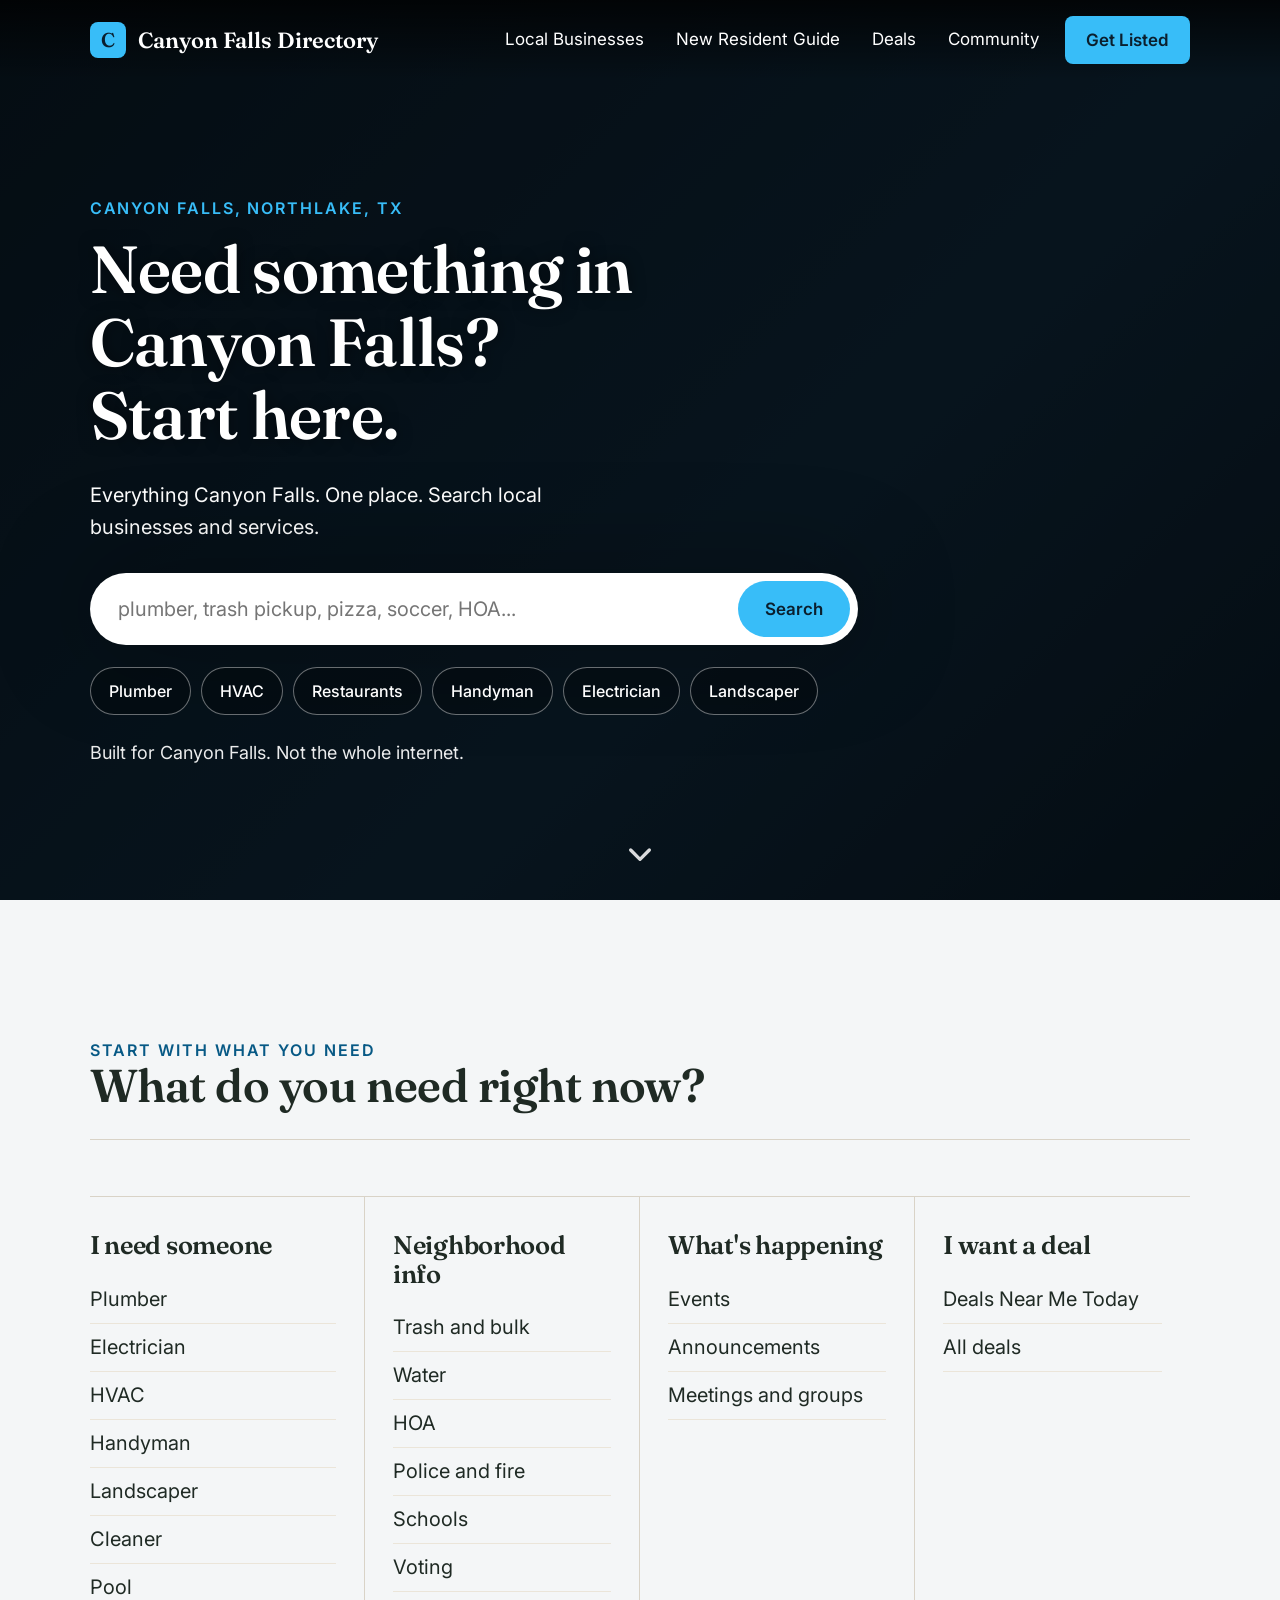
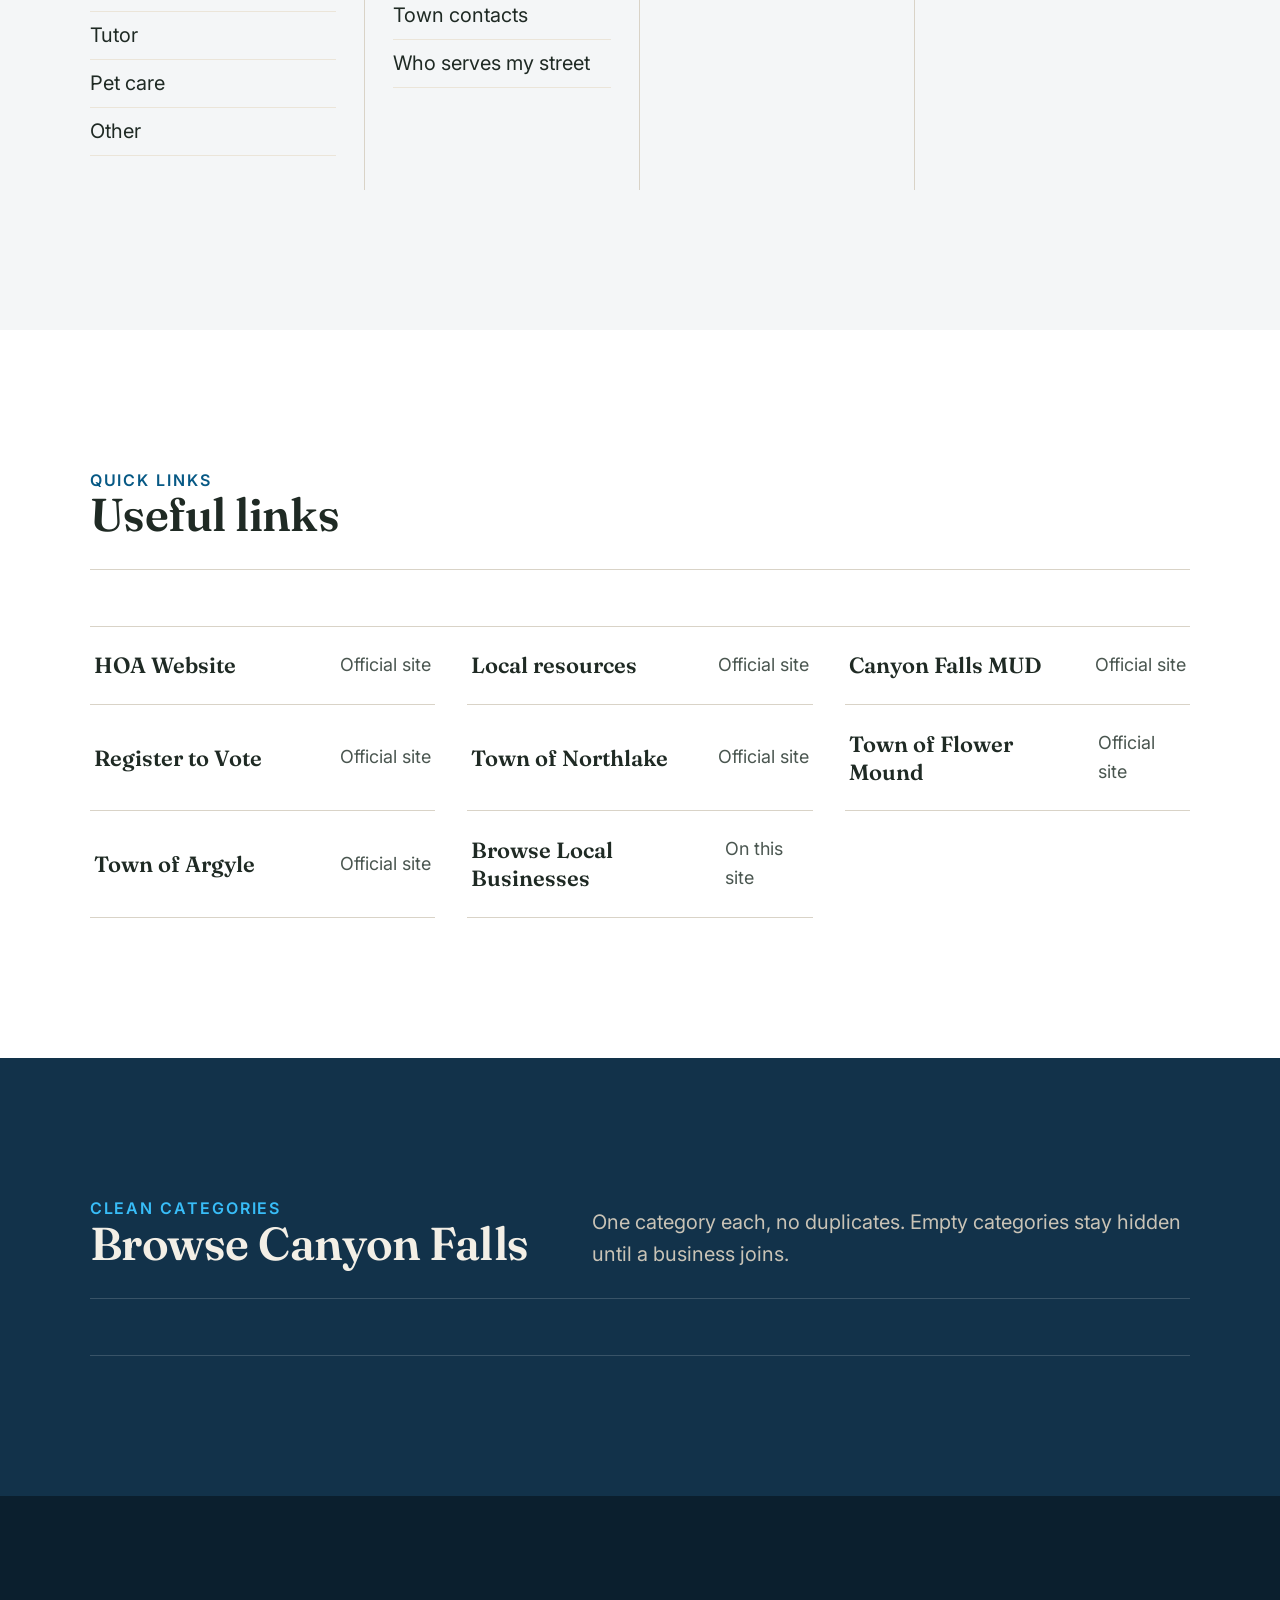
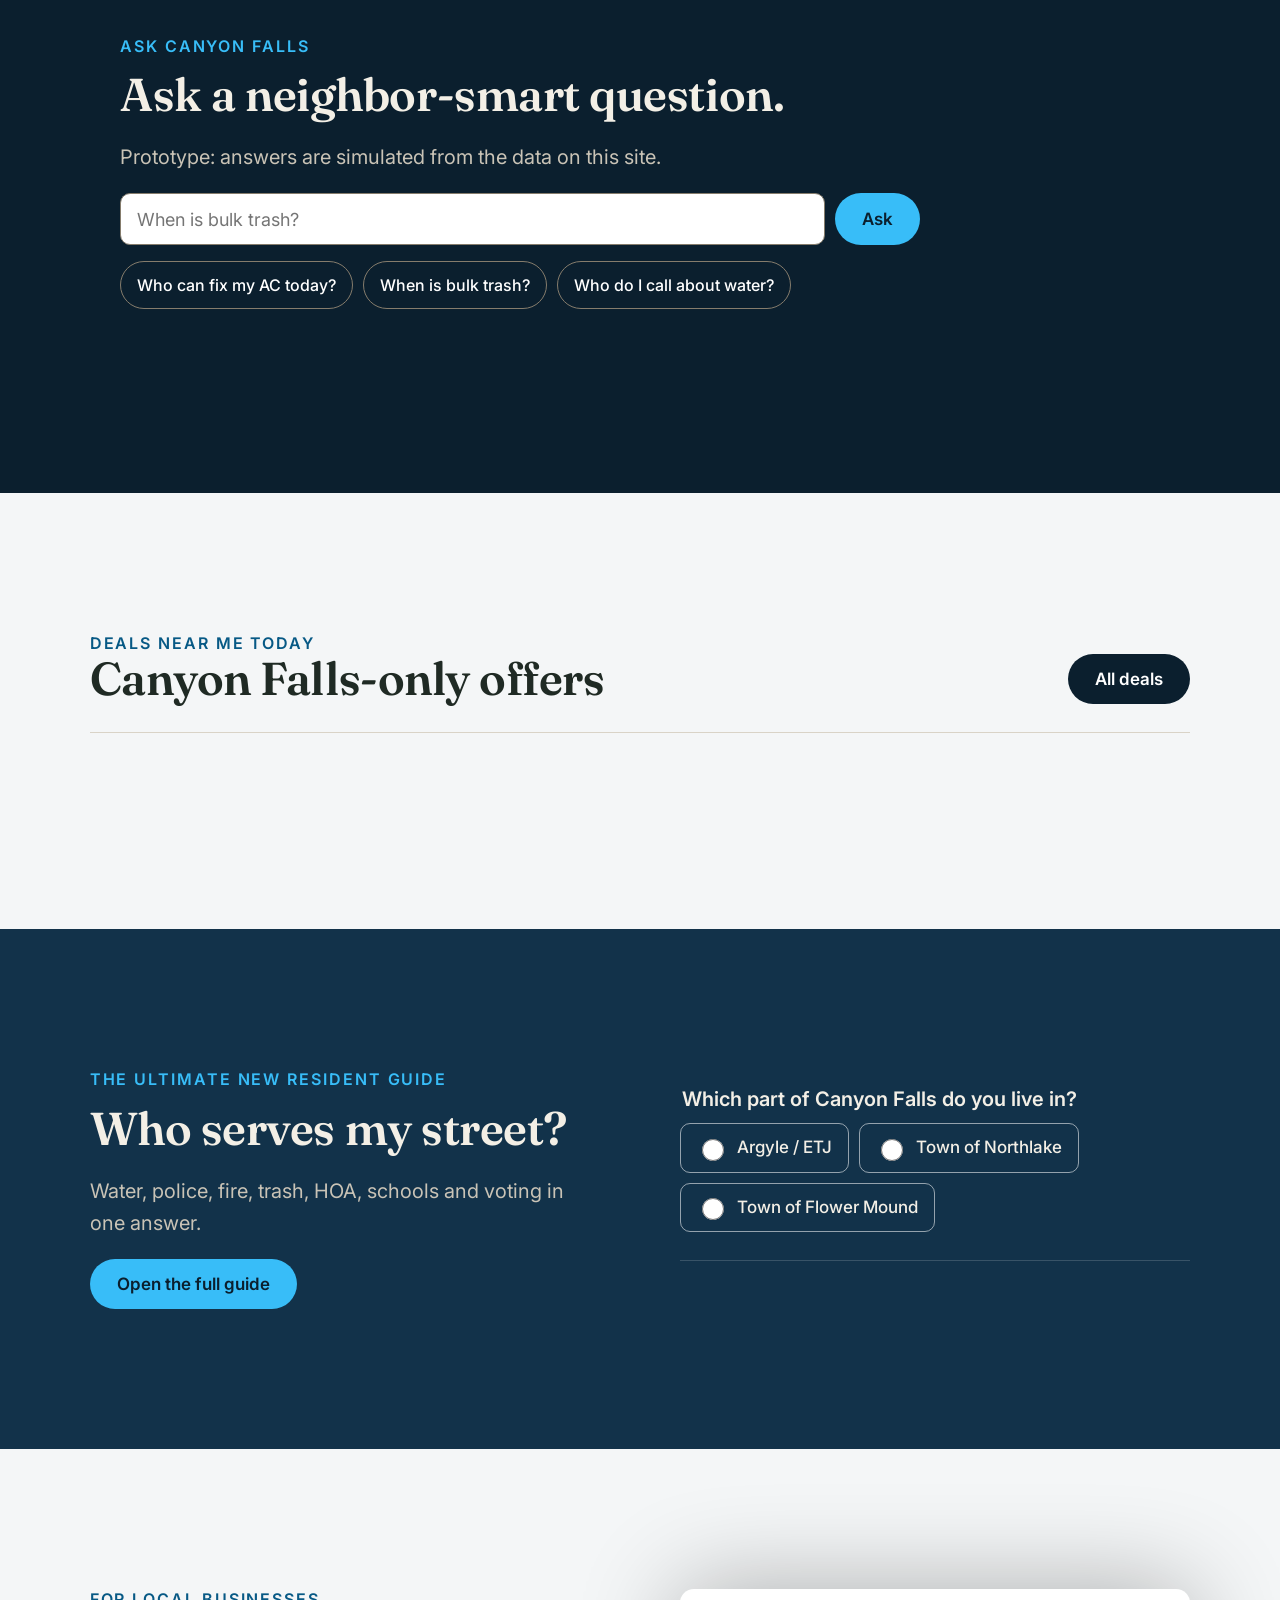
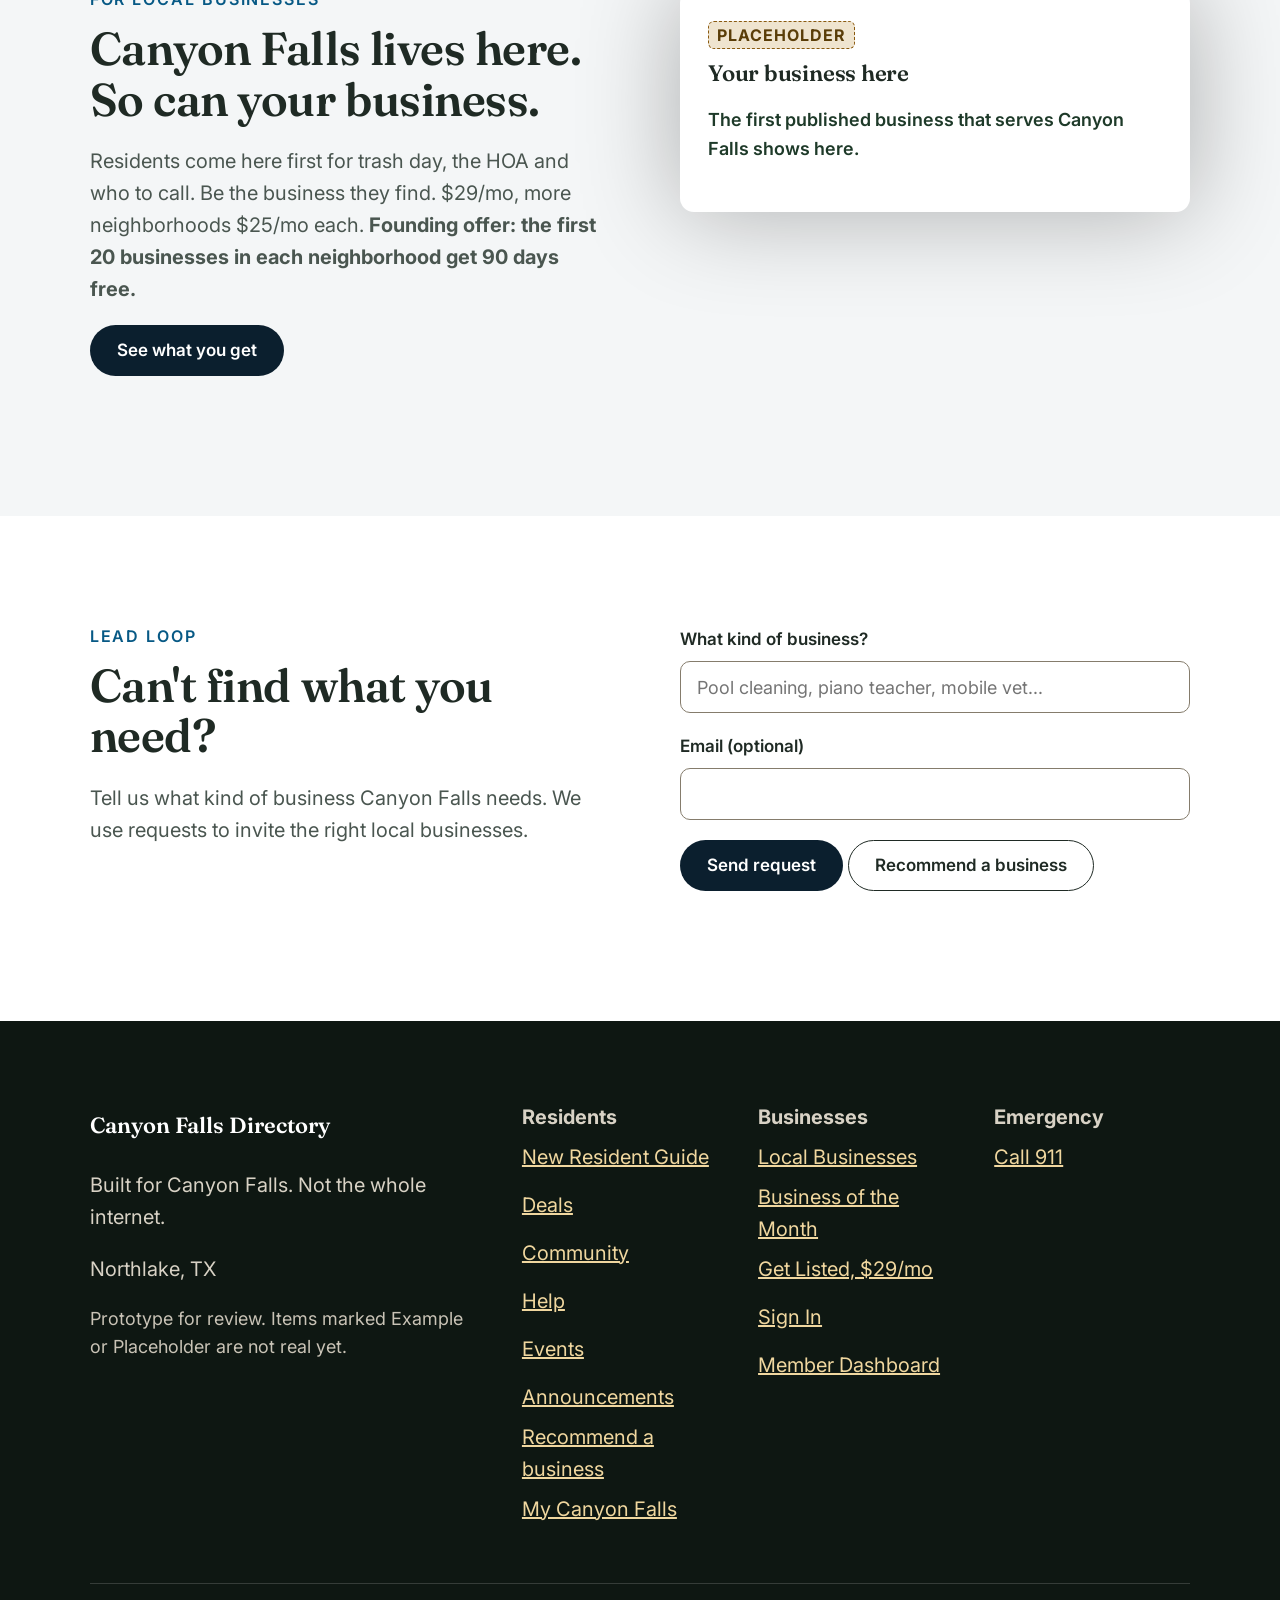
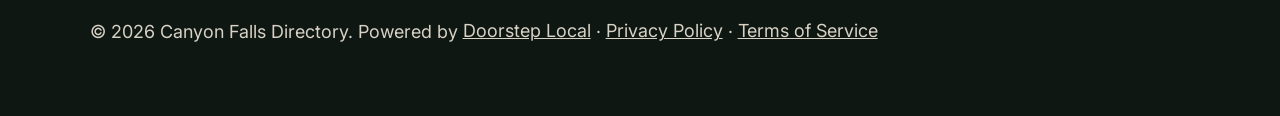
==== index.html @ 485ef2b4 "[canyon-falls] Preview of harvestdirectory-prototype 96aad8d" ====
<!doctype html>
<html lang="en"><head><meta charset="utf-8"><meta name="viewport" content="width=device-width,initial-scale=1">
<title>Canyon Falls Directory | Everything Canyon Falls. One place.</title><meta name="description" content="The homepage for living in Canyon Falls: search local businesses, trash day, HOA, water, police, events and Canyon Falls-only deals."><meta name="robots" content="noindex,nofollow">
<link rel="canonical" href="https://canyonfallsdirectory-preview.clientreview.co/index.html"><meta property="og:title" content="Canyon Falls Directory | Everything Canyon Falls. One place."><meta property="og:description" content="The homepage for living in Canyon Falls: search local businesses, trash day, HOA, water, police, events and Canyon Falls-only deals.">
<meta property="og:image" content="https://canyonfallsdirectory-preview.clientreview.co/assets/favicon.png"><meta property="og:url" content="https://canyonfallsdirectory-preview.clientreview.co/index.html"><meta property="og:type" content="website">
<link rel="icon" href="assets/favicon.png"><link rel="preconnect" href="https://fonts.googleapis.com"><link rel="preconnect" href="https://fonts.gstatic.com" crossorigin>
<link href="https://fonts.googleapis.com/css2?family=Fraunces:opsz,wght@9..144,600&family=Inter:wght@400;500;600;700&display=swap" rel="stylesheet">
<link rel="stylesheet" href="css/site.css"><link rel="preload" href="js/site.js" as="script"><link rel="preload" href="js/layout.js" as="script"><link rel="preload" href="js/app.js" as="script">
<script>/* CLS gate: hide main until app.js has rendered the data-driven blocks (removed in app.js; 3s safety). */document.documentElement.classList.add('js-wait');setTimeout(function(){document.documentElement.classList.remove('js-wait')},3000)</script></head>
<body data-page="home"><div id="hdr"></div><main id="main">
<section class="hero"><div class="wrap"><p class="kicker">Canyon Falls, Northlake, TX</p>
<h1>Need something in Canyon Falls? Start here.</h1><p class="lede">Everything Canyon Falls. One place. Search local businesses and services.</p>
<form class="search" id="sform" role="search"><label for="q" class="skip" style="position:absolute;left:-9999px">What are you looking for in Canyon Falls?</label>
<input id="q" type="search" enterkeyhint="search" placeholder="plumber, trash pickup, pizza, soccer, HOA..." autocomplete="off" aria-label="What are you looking for in Canyon Falls?"><button class="btn btn-gold" type="submit">Search</button></form>
<div class="chips" aria-label="Quick searches" id="chips"></div>
<div class="results" id="results" hidden aria-live="polite"></div><p class="small">Built for Canyon Falls. Not the whole internet.</p></div><a class="scrollcue" href="#intent-h" aria-label="Scroll down"><svg viewBox="0 0 24 24" width="32" height="32" aria-hidden="true"><path d="M5 9l7 7 7-7" fill="none" stroke="currentColor" stroke-width="2.5" stroke-linecap="round" stroke-linejoin="round"/></svg></a></section>

<section class="band" aria-labelledby="intent-h"><div class="wrap"><div class="head"><div><p class="kicker">Start with what you need</p><h2 id="intent-h">What do you need right now?</h2></div></div>
<div class="intents">
<div class="intent"><h3>I need someone</h3><ul><li><a href="index.html?q=plumber#sform">Plumber</a></li><li><a href="index.html?q=electrician#sform">Electrician</a></li><li><a href="index.html?q=hvac#sform">HVAC</a></li><li><a href="index.html?q=handyman#sform">Handyman</a></li><li><a href="index.html?q=landscaper#sform">Landscaper</a></li><li><a href="index.html?q=cleaner#sform">Cleaner</a></li><li><a href="index.html?q=pool#sform">Pool</a></li><li><a href="index.html?q=tutor#sform">Tutor</a></li><li><a href="index.html?q=pet#sform">Pet care</a></li><li><a href="#need">Other</a></li></ul></div>
<div class="intent" data-needs="resources"><h3>Neighborhood info</h3><ul><li><a href="new-resident.html#g-trash" data-g="trash">Trash and bulk</a></li><li><a href="new-resident.html#g-water" data-g="water">Water</a></li><li><a href="new-resident.html#g-hoa" data-g="hoa">HOA</a></li><li><a href="new-resident.html#g-police" data-g="police">Police and fire</a></li><li><a href="new-resident.html#g-schools" data-g="schools">Schools</a></li><li><a href="new-resident.html#g-voting" data-g="voting">Voting</a></li><li><a href="new-resident.html#g-town" data-g="town">Town contacts</a></li><li><a href="new-resident.html#lookup-sec">Who serves my street</a></li></ul></div>
<div class="intent"><h3>What's happening</h3><ul><li><a href="events.html">Events</a></li><li><a href="announcements.html">Announcements</a></li><li><a href="community.html">Meetings and groups</a></li></ul></div>
<div class="intent"><h3>I want a deal</h3><ul><li><a href="offers.html">Deals Near Me Today</a></li><li><a href="offers.html">All deals</a></li></ul></div>
</div></div></section>

<section class="band white" data-needs="resources"><div class="wrap"><div class="head"><div><p class="kicker">Quick links</p><h2>Useful links</h2></div></div><div class="cats quick" data-quick></div></div></section>
<section class="band dark grain" aria-labelledby="now-h" id="nowsec"><div class="wrap"><div class="head"><div><p class="kicker">Canyon Falls Right Now</p><h2 id="now-h">What's happening</h2><p class="date" id="nowdate"></p></div><a class="btn btn-ghost" href="community.html">See everything happening</a></div>
<div class="now" id="now"></div></div></section>

<section class="band slate" aria-labelledby="cat-h"><div class="wrap"><div class="head"><div><p class="kicker">Clean categories</p><h2 id="cat-h">Browse Canyon Falls</h2></div><p class="muted">One category each, no duplicates. Empty categories stay hidden until a business joins.</p></div><div class="cats" id="cats"></div></div></section>

<section class="band" aria-labelledby="feat-h" data-needs="businesses"><div class="wrap"><div class="head"><div><p class="kicker">Local Businesses</p><h2 id="feat-h">Featured Canyon Falls businesses</h2></div><a class="btn btn-dark" href="members.html">See all local businesses</a></div><div class="list" id="featured"></div>
<p class="note">No star reviews. Neighbors say yes or no and what the business helped with.</p></div></section>

<section class="band dark" aria-labelledby="ask-h"><div class="wrap measure"><p class="kicker">Ask Canyon Falls</p><h2 id="ask-h">Ask a neighbor-smart question.</h2><p class="muted">Prototype: answers are simulated from the data on this site.</p>
<form class="ask" id="ask"><label for="askq" style="position:absolute;left:-9999px">Ask Canyon Falls</label><input id="askq" type="text" autocomplete="off" enterkeyhint="send" placeholder="When is bulk trash?"><button class="btn btn-gold" type="submit">Ask</button></form>
<div class="ask-q"><button type="button" style="color:#fff;border-color:#857c6c">Who can fix my AC today?</button><button type="button" style="color:#fff;border-color:#857c6c">When is bulk trash?</button><button type="button" style="color:#fff;border-color:#857c6c">Who do I call about water?</button></div>
<div class="ask-out" id="ask-out" aria-live="polite"></div></div></section>

<section class="band" aria-labelledby="deal-h"><div class="wrap"><div class="head"><div><p class="kicker">Deals Near Me Today</p><h2 id="deal-h">Canyon Falls-only offers</h2></div><a class="btn btn-dark" href="offers.html">All deals</a></div><div class="list" id="deals"></div></div></section>

<section class="band slate" aria-labelledby="nr-h" id="lookup-sec" data-needs="sides"><div class="wrap split"><div><p class="kicker">The Ultimate New Resident Guide</p><h2 id="nr-h">Who serves my street?</h2><p class="muted">Water, police, fire, trash, HOA, schools and voting in one answer.</p><a class="btn btn-gold" href="new-resident.html">Open the full guide</a></div>
<!-- Side options render from SITE.sides (per-directory; admin sets them). Empty = "See all" link only. --><form class="sidepick" id="lookup"></form></div></section>

<section class="band" aria-labelledby="biz-h"><div class="wrap split"><div><p class="kicker">For local businesses</p><h2 id="biz-h">Canyon Falls lives here. So can your business.</h2><p class="muted">Residents come here first for trash day, the HOA and who to call. Be the business they find. $29/mo, more neighborhoods $25/mo each. <b>Founding offer: the first 20 businesses in each neighborhood get 90 days free.</b></p><a class="btn btn-dark" href="join.html">See what you get</a></div>
<div class="profile" id="pitch"></div></div></section>
<section class="band tight white" id="need"><div class="wrap split"><div><p class="kicker">Lead loop</p><h2>Can't find what you need?</h2><p class="muted">Tell us what kind of business Canyon Falls needs. We use requests to invite the right local businesses.</p></div>
<form data-proto><label for="needw">What kind of business?</label><input id="needw" type="text" placeholder="Pool cleaning, piano teacher, mobile vet..." required>
<p><label for="neede">Email (optional)</label><input id="neede" type="email" autocomplete="email"></p><button class="btn btn-dark" type="submit">Send request</button> <a class="btn btn-ghost" href="recommend.html">Recommend a business</a><p class="formmsg note" role="status"></p></form></div></section>
</main><div id="ftr"></div>
<script src="js/site.js"></script><script src="js/layout.js"></script><script src="js/app.js"></script><script>(function(){var H=window.H,S=H.S;
var used={};S.businesses.forEach(function(b){used[b.cat]=(used[b.cat]||0)+1});
H.$('#cats').innerHTML=S.categories.filter(function(c){return used[c.id]}).map(function(c){return '<a class="cat" href="members.html?cat='+c.id+'"><span>'+c.name+'</span><small>'+used[c.id]+' listed</small></a>'}).join('');
H.$('#featured').innerHTML=S.businesses.slice(0,3).map(H.bizCard).join('');
H.$('#deals').innerHTML=H.activeOffers().slice(0,3).map(H.offerCard).join('');})()</script>
</body></html>
---- css/site.css ----
:root{--ink:#0b1f2e;--slate:#12324a;--paper:#f4f6f7;--white:#fff;--text-c:#1f2a24;--muted:#4a5650;--gold:#38bdf8;--gold-d:#075985;--line:#d9d3c7;--text:1.25rem;--text-lh:1.6;--wrap:min(82%,1240px);--r:14px}
*{box-sizing:border-box}html{-webkit-text-size-adjust:100%}
body{margin:0;font:400 var(--text)/var(--text-lh) Inter,system-ui,sans-serif;color:var(--text-c);background:var(--paper);overflow-x:hidden}
img{max-width:100%;display:block}
a{color:var(--gold-d)}a:hover{text-decoration-thickness:2px}
h1,h2,h3{font-family:Fraunces,Georgia,serif;font-weight:600;line-height:1.1;margin:0 0 .4em;letter-spacing:-.01em}
h1{font-size:clamp(2.6rem,6.2vw,5.6rem)}h2{font-size:clamp(2rem,3.6vw,3.25rem)}h3{font-size:1.4rem}
p{margin:20px 0}
.wrap{width:var(--wrap);margin:0 auto}.measure{max-width:1040px}
.skip{position:absolute;left:12px;top:0;transform:translateY(-120%);background:var(--gold);color:var(--ink);padding:12px 18px;z-index:99;border-radius:8px}.skip:focus{transform:none}
:focus-visible{outline:3px solid var(--gold);outline-offset:3px}
.btn{display:inline-flex;align-items:center;justify-content:center;gap:8px;min-height:48px;padding:14px 26px;border-radius:999px;font:600 1.0625rem/1.2 Inter,sans-serif;text-decoration:none;border:1px solid transparent;cursor:pointer}
.btn-gold{background:var(--gold);color:var(--ink)}.btn-gold:hover{filter:brightness(1.08)}
.btn-ghost{background:transparent;color:inherit;border-color:currentColor}
.btn-dark{background:var(--ink);color:#fff}
.kicker{font:600 1rem/1.3 Inter,sans-serif;letter-spacing:.12em;text-transform:uppercase;color:var(--gold-d);margin:0 0 14px}
.dark .kicker,.slate .kicker,.photo .kicker{color:var(--gold)}
.ex{display:inline-block;font:700 1rem/1 Inter,sans-serif;letter-spacing:.06em;text-transform:uppercase;background:#efe4cf;color:#5a3d08;border:1px dashed #8a5a10;border-radius:6px;padding:5px 8px;vertical-align:middle}
.dark .ex{background:#3a3220;color:#f5d896;border-color:#f5d896}
/* header */
.hdr{position:absolute;inset:0 0 auto;z-index:20;color:#fff;background:linear-gradient(180deg,rgba(0,0,0,.75),transparent)}
.hdr.solid{position:sticky;top:0;background:var(--ink)}
.hdr-in{display:flex;align-items:center;justify-content:space-between;gap:20px;min-height:80px}
.brand{display:flex;align-items:center;gap:12px;color:#fff;text-decoration:none;font:600 1.375rem/1 Fraunces,serif;min-height:48px}
.brand img{width:36px;height:36px;border-radius:8px}
.nav{display:flex;gap:4px;align-items:center}
.nav a{color:#fff;text-decoration:none;font-size:1.0625rem;padding:12px 14px;min-height:48px;display:inline-flex;align-items:center;border-radius:8px}
.nav a:hover,.nav a[aria-current]{background:rgba(255,255,255,.12)}
.nav .btn{margin-left:8px;padding:12px 20px}
.menu-btn{display:none;min-width:48px;min-height:48px;background:transparent;border:1px solid rgba(255,255,255,.4);color:#fff;border-radius:10px;font:600 1rem Inter,sans-serif}
@media (max-width:1023px){.menu-btn{display:inline-flex;align-items:center;justify-content:center;padding:0 16px}
 .nav{display:none;position:fixed;inset:80px 0 0;background:var(--ink);flex-direction:column;align-items:stretch;padding:20px 8%;overflow:auto}
 .nav.open{display:flex}.nav a{font-size:1.25rem;border-bottom:1px solid rgba(255,255,255,.12);border-radius:0}.nav .btn{margin:20px 0 0;border-radius:999px}}
/* hero */
.hero{position:relative;min-height:100svh;display:flex;align-items:center;color:#fff;background:linear-gradient(135deg,#0b1f2e 0%,#12324a 60%,#0b1f2e 100%)}
.hero:before{content:"";position:absolute;inset:0;background:rgba(0,0,0,.6)}
.hero .wrap{position:relative;padding:140px 0 90px}
.hero h1{text-shadow:0 0 15px rgba(0,0,0,.5);max-width:14ch}
.hero .lede{font-size:clamp(1.25rem,1.8vw,1.5rem);max-width:40ch;margin:0 0 30px}
.search{display:flex;background:#fff;border-radius:999px;padding:8px;box-shadow:0 0 100px rgba(0,0,0,.35);max-width:900px}
.search input{flex:1;min-width:0;border:0;background:transparent;font:400 1.25rem Inter,sans-serif;padding:0 20px;color:var(--text-c);min-height:56px}
.search input:focus{outline:none}.search:focus-within{outline:3px solid var(--gold);outline-offset:3px}
.search .btn{min-height:56px}
.chips{display:flex;flex-wrap:wrap;gap:10px;margin:22px 0 0}
.chip{min-height:48px;padding:10px 18px;border-radius:999px;border:1px solid rgba(255,255,255,.4);background:rgba(0,0,0,.25);color:#fff;font:500 1rem Inter,sans-serif;cursor:pointer}
.chip:hover{background:rgba(255,255,255,.15)}
.hero .small{font-size:1rem;opacity:.92;margin-top:24px}
.results{max-width:900px;margin-top:18px;background:#fff;color:var(--text-c);border-radius:var(--r);box-shadow:0 0 100px rgba(0,0,0,.3);max-height:60vh;overflow:auto}
.results[hidden]{display:none}
.res{display:flex;gap:14px;align-items:flex-start;padding:16px 22px;border-bottom:1px solid #eee;text-decoration:none;color:inherit;min-height:48px}
.res:hover{background:#faf6ee}.res b{display:block}.res .t{font:700 .875rem Inter;letter-spacing:.06em;text-transform:uppercase;color:var(--gold-d);min-width:96px;padding-top:4px}
/* bands */
.band{padding:140px 0}.band.tight{padding:110px 0}
.dark{background:var(--ink);color:#f3efe6}.slate{background:var(--slate);color:#f3efe6}.white{background:#fff}
.dark a:not(.btn),.slate a:not(.btn){color:var(--gold)}
.dark .muted,.slate .muted{color:#c9c3b6}.muted{color:var(--muted)}
.grain{position:relative}.grain:after{content:"";position:absolute;inset:0;pointer-events:none;opacity:.05;background-image:radial-gradient(#fff 1px,transparent 1px);background-size:3px 3px}
.inset{width:calc(100% - 160px);margin:0 auto;border-radius:4px}
@media (max-width:1023px){.band{padding:80px 0}.band.tight{padding:70px 0}.inset{width:100%;border-radius:0}}
@media (max-width:600px){.band{padding:56px 0}.band.tight{padding:48px 0}:root{--wrap:88%}}
.head{display:flex;justify-content:space-between;align-items:end;gap:20px;flex-wrap:wrap;margin-bottom:40px}
.head p{max-width:46ch;margin:0}
/* intents */
.intents{display:grid;grid-template-columns:repeat(4,1fr);border-top:1px solid var(--line)}
.intent{padding:34px 28px 34px 0;border-right:1px solid var(--line)}.intent:last-child{border-right:0}
.intent+.intent{padding-left:28px}
.intent h3{font-size:1.6rem}.intent ul{list-style:none;margin:16px 0 0;padding:0}
.intent li a{display:flex;align-items:center;min-height:48px;text-decoration:none;color:var(--text-c);border-bottom:1px solid #ebe5d9}
.intent li a:hover{color:var(--gold-d)}
@media (max-width:1023px){.intents{grid-template-columns:1fr 1fr}.intent:nth-child(2){border-right:0}.intent:nth-child(3){padding-left:0}}
@media (max-width:600px){.intents{grid-template-columns:1fr}.intent,.intent+.intent{padding:28px 0;border-right:0;border-bottom:1px solid var(--line)}}
/* categories */
.cats{display:grid;grid-template-columns:repeat(auto-fill,minmax(300px,1fr));gap:0 32px;border-top:1px solid rgba(255,255,255,.16)}
.cat{display:flex;justify-content:space-between;align-items:center;gap:12px;padding:24px 4px;border-bottom:1px solid rgba(255,255,255,.16);text-decoration:none;color:#fff;min-height:48px}
.cat span{font:600 1.375rem Fraunces,serif}.cat small{font-size:1rem;color:#c9c3b6}
.cat:hover span{color:var(--gold)}
/* right now */
.now{display:grid;grid-template-columns:1fr 1.4fr 1fr;gap:40px}
.now h3{font-family:Inter,sans-serif;font-size:1rem;letter-spacing:.12em;text-transform:uppercase;color:var(--gold-d);border-bottom:1px solid var(--line);padding-bottom:12px}
.now ul{list-style:none;padding:0;margin:0}.now li{padding:14px 0;border-bottom:1px solid #ebe5d9}
.now li b{display:block}.now .when{color:var(--muted);font-size:1.0625rem}
.date{font:600 clamp(1.4rem,2vw,1.75rem) Fraunces,serif;margin:0}
@media (max-width:900px){.now{grid-template-columns:1fr}}
/* split */
.split{display:grid;grid-template-columns:1fr 1fr;gap:80px;align-items:start}
@media (max-width:900px){.split{grid-template-columns:1fr;gap:40px}}
/* form */
label{display:block;font-weight:600;margin:0 0 8px;font-size:1.0625rem}
input[type=text],input[type=email],select,textarea{width:100%;min-height:52px;border:1px solid #b9b1a2;border-radius:10px;padding:12px 16px;font:400 1.125rem Inter,sans-serif;background:#fff;color:var(--text-c)}
textarea{min-height:120px}
.seg{display:flex;flex-wrap:wrap;gap:10px;margin:14px 0}
.seg label{display:flex;align-items:center;gap:10px;min-height:48px;padding:10px 16px;border:1px solid rgba(255,255,255,.3);border-radius:10px;font-weight:500;cursor:pointer;margin:0}
.seg input{width:22px;height:22px;accent-color:var(--gold)}
.answer{margin-top:28px;border-top:1px solid rgba(255,255,255,.16)}
.answer dl{display:grid;grid-template-columns:minmax(120px,200px) 1fr;margin:0}
.answer dt,.answer dd{padding:14px 0;border-bottom:1px solid rgba(255,255,255,.16);margin:0}.answer dt{color:#c9c3b6}
@media (max-width:600px){.answer dl{grid-template-columns:1fr}.answer dt{border:0;padding-bottom:0}}
/* listings (real UI cards) */
.list{display:grid;grid-template-columns:repeat(auto-fill,minmax(320px,1fr));gap:24px}
@media (max-width:400px){.list{grid-template-columns:1fr}}
.card{background:#fff;border:1px solid #e3ddd0;border-radius:var(--r);padding:26px;display:flex;flex-direction:column;gap:12px;box-shadow:0 0 60px rgba(0,0,0,.05)}
.card .top{display:flex;gap:16px;align-items:center}
.card .logo{width:64px;height:64px;border-radius:12px;object-fit:contain;background:#f4efe4;border:1px solid #eee}
.card .ph{width:64px;height:64px;border-radius:12px;background:#ece5d6;display:grid;place-items:center;font:600 1.4rem Fraunces;color:#5a4a2a}
.card h3{margin:0;font-size:1.375rem}.card .sub{font-size:1rem;color:var(--muted)}
.card p{margin:0;font-size:1.0625rem}
.badges{display:flex;flex-wrap:wrap;gap:8px}
.badge{font:600 1rem/1.2 Inter;padding:7px 10px;border-radius:6px;background:#eef2ec;color:#1e3a29;border:1px solid #c9d6cc}
.badge.res{background:#fbf1dc;color:#5a3d08;border-color:#e6cf9c}
.badge.tip{cursor:help;position:relative}
.recs{font-size:1rem;color:#1e3a29;font-weight:600}
.actions{display:flex;flex-wrap:wrap;gap:10px;margin-top:auto;padding-top:6px}
.actions .btn{padding:12px 18px;font-size:1rem}
.save{min-width:48px;min-height:48px;border-radius:999px;border:1px solid #b9b1a2;background:#fff;font:600 1rem Inter;padding:0 16px;cursor:pointer;color:var(--text-c)}
.save[aria-pressed=true]{background:var(--ink);color:#fff;border-color:var(--ink)}
.offer .exp{font-weight:700;color:#8b2a0e}.offer .kind{font:700 1rem Inter;letter-spacing:.06em;text-transform:uppercase;color:var(--gold-d)}
/* ask */
.ask{display:flex;gap:10px;max-width:800px}.ask input{flex:1}
.ask-out{margin-top:24px;max-width:800px;font-size:1.25rem;min-height:1em}
.ask-q{display:flex;flex-wrap:wrap;gap:10px;margin-top:16px}
.ask-q button{min-height:48px;padding:10px 16px;border-radius:999px;border:1px solid #b9b1a2;background:transparent;font:500 1rem Inter;cursor:pointer;color:var(--text-c)}
/* join */
.price{font:600 clamp(3.5rem,8vw,6rem)/1 Fraunces,serif}.price small{font-size:1.5rem}
.feat{list-style:none;padding:0;margin:0;columns:2;column-gap:60px}.feat li{break-inside:avoid;padding:16px 0;border-bottom:1px solid rgba(255,255,255,.16)}
.feat b{display:block;color:#fff}
@media (max-width:800px){.feat{columns:1}}
.profile{background:#fff;color:var(--text-c);border-radius:var(--r);overflow:hidden;box-shadow:0 0 100px rgba(0,0,0,.3)}
.profile .cover{aspect-ratio:3/1;object-fit:cover;width:100%}
.profile .pin{padding:28px}
/* page hero */
.phero{background:linear-gradient(135deg,#0b1f2e 0%,#12324a 60%,#0b1f2e 100%);position:relative;color:#fff}
.phero:before{content:"";position:absolute;inset:0;background:rgba(0,0,0,.72)}
.phero .wrap{position:relative;padding:170px 0 90px}
.phero h1{font-size:clamp(2.75rem,5vw,4.5rem)}
.phero p{max-width:50ch;font-size:1.375rem}
@media (max-width:600px){.phero .wrap{padding:130px 0 56px}}
/* guide */
.guide{display:grid;grid-template-columns:repeat(auto-fill,minmax(300px,1fr));gap:0 40px}
.guide div{padding:22px 0;border-bottom:1px solid var(--line)}
.guide h3{font-size:1.25rem;font-family:Inter;font-weight:700;margin:0 0 6px}
.guide p{margin:0;font-size:1.0625rem}
.filters{display:flex;flex-wrap:wrap;gap:10px;margin-bottom:30px}
.filters button{min-height:48px;padding:10px 18px;border-radius:999px;border:1px solid #b9b1a2;background:#fff;font:500 1rem Inter;cursor:pointer;color:var(--text-c)}
.filters button[aria-pressed=true]{background:var(--ink);color:#fff;border-color:var(--ink)}
/* footer */
.ftr{background:#0e1712;color:#d8d2c5;padding:80px 0 40px}
.ftr a{color:#f0d79f;display:inline-flex;min-height:48px;align-items:center}
.ftr .cols{display:grid;grid-template-columns:2fr 1fr 1fr 1fr;gap:40px}
.ftr ul{list-style:none;padding:0;margin:0}
.ftr .fine{border-top:1px solid rgba(255,255,255,.16);margin-top:50px;padding-top:24px;font-size:1rem}
@media (max-width:800px){.ftr .cols{grid-template-columns:1fr 1fr}}
.toast{position:fixed;left:50%;bottom:24px;transform:translateX(-50%);background:var(--ink);color:#fff;padding:14px 22px;border-radius:999px;z-index:50;font-size:1rem}
.note{font-size:1rem;color:var(--muted)}
.dark .note,.slate .note{color:#c9c3b6}
.hero .kicker,.phero .kicker{color:var(--gold)}
.phero .kicker{color:#bae6fd} /* M1 r5: #e0a63a on photo = 2.88-4.27:1 at 18-20px/600; #bae6fd = 4.67+ */
.dark .now h3{color:var(--gold);border-color:rgba(255,255,255,.16)}.dark .now li{border-color:rgba(255,255,255,.12)}.dark .when{color:#c9c3b6}
.slate .intent li a{color:#fff}
@media (max-width:600px){.search .btn{padding:14px 18px}}

/* Gate R1 fixes */
.profile .cover{height:auto;aspect-ratio:3/1;object-fit:cover;object-position:left center}
.nav .btn-gold{color:var(--ink)}
.phero.bizhero:before{background:linear-gradient(90deg,rgba(14,23,18,.92) 0%,rgba(14,23,18,.8) 55%,rgba(14,23,18,.55) 100%)}
h1{font-size:max(2.75rem,5vw)}
.hero h1{font-size:max(2.6rem,5.2vw);max-width:13ch}
.hero .lede{font-size:max(1.25rem,1.3vw)}
.search{max-width:min(1100px,60vw)}
.search input,.search .btn{min-height:max(56px,3.6vw)}
.phero h1{font-size:max(2.75rem,4.5vw)}
:root{--wrap:min(86%,1640px)}
@media (max-width:600px){:root{--wrap:88%}.search{max-width:none}}
.card{text-align:center;align-items:center}
.card .top{flex-direction:column;text-align:center}
.badges,.actions{justify-content:center}
.card p,.card .sub,.recs,.now .when,.guide p,.cat small{font-size:1.125rem}
.note,.hero .small,.ftr .fine{font-size:1.125rem}

/* Mobile Bandit r1 fixes */
/* F1 High: profile cover distorted to 724px tall (img height attr wins) css/site.css:128 */
.profile .cover{height:auto}
/* F2 High: search hero not in first screen on phones/landscape; F3 results render below chips  css/site.css:35-37 */
.hero .wrap{display:flex;flex-direction:column}
.hero .results{order:0}
.hero #sform{order:-1}
.hero .kicker,.hero h1{order:-3}.hero .lede{order:-2}
.hero #results{order:-1;margin-top:12px}
.hero .chips{order:0}
@media (max-width:600px){.hero{min-height:auto}.hero .wrap{padding:104px 0 48px}.hero h1{font-size:2.25rem}.hero .lede{font-size:1.125rem;margin-bottom:20px}.hero .kicker{margin-bottom:8px}}
@media (max-height:500px) and (orientation:landscape){.hero{min-height:auto}.hero .wrap{padding:92px 0 32px}.hero h1{font-size:2rem;max-width:none}.hero .lede{display:none}.hero .kicker{display:none}}
/* F4 Medium: 8 filter pills stack 338-396px tall on phones css/site.css:142 */
@media (max-width:600px){.filters{flex-wrap:nowrap;overflow-x:auto;overscroll-behavior-x:contain;scrollbar-width:none;margin-inline:-6%;padding:4px 6%;scroll-padding-inline:6%}.filters::-webkit-scrollbar{display:none}.filters button{flex:0 0 auto}}
/* F7 Low: Mike's rule, card content centred css/site.css:101-112 */
.card{text-align:center;align-items:center}.card .top{flex-direction:column}.card .badges,.card .actions{justify-content:center}
/* F8 Low: menu open, page scrolls behind */
html:has(.nav.open){overflow:hidden}
/* F10 Low: input borders 1.9-2.13:1 (<3:1 UI) css/site.css:89 and .seg label border on slate css/site.css:92 */
input[type=text],input[type=email],select,textarea{border-color:#857c6c}
.seg label{border-color:rgba(255,255,255,.55)}
/* F11 Low: my-harvest empty-state links are 24px-tall inline links (only CTAs) my-harvest.html:15 */
#my>p:first-child a{display:inline-flex;min-height:48px;align-items:center}
#oq{width:100%;min-height:52px;border:1px solid #857c6c;border-radius:10px;padding:12px 16px;font:400 1.125rem Inter,sans-serif;background:#fff;color:var(--text-c);max-width:520px;margin-bottom:30px;-webkit-appearance:none;appearance:none}

/* Final polish */
@media (min-width:601px){.hero{align-items:flex-start}.hero .wrap{padding-top:max(130px,22svh)}}
.save,.ask-q button{border-color:#857c6c}
.profile .badges,.profile-body .badges{justify-content:flex-start}
/* r4 */
.hero{position:relative}
.scrollcue{position:absolute;left:50%;bottom:22px;transform:translateX(-50%);color:#fff;opacity:.85;display:grid;place-items:center;width:48px;height:48px;border-radius:50%;animation:cue 2.2s ease-in-out infinite}
.scrollcue:focus-visible{outline:3px solid var(--gold);outline-offset:3px}
@keyframes cue{0%,100%{transform:translate(-50%,0)}50%{transform:translate(-50%,8px)}}
@media (prefers-reduced-motion:reduce){.scrollcue{animation:none}}
@media (max-height:500px) and (orientation:landscape){.scrollcue{display:none}}
.chapters{display:grid;grid-template-columns:repeat(auto-fill,minmax(min(100%,420px),1fr));gap:24px}
.chapter{background:var(--paper);border:1px solid #e3ddd0;border-radius:var(--r);padding:26px}
.chapter ul{margin:0;padding-left:1.1em}.chapter li{margin:0 0 12px;font-size:1.125rem}
.srcl{font-size:1rem;white-space:nowrap;display:inline-flex;align-items:center;min-height:44px;min-width:44px}
.bizcover{position:relative}
.bizbanner{display:block;width:100%;height:auto;aspect-ratio:3/1;object-fit:cover;border-radius:var(--r)}
.bizlogo{position:absolute;left:24px;bottom:-40px;width:120px;height:120px;border-radius:16px;background:#fff;border:4px solid #fff;object-fit:contain;box-shadow:0 0 30px rgba(0,0,0,.15)}
@media (max-width:600px){.bizlogo{width:80px;height:80px;bottom:-28px;left:14px}}
.bizcover-band{padding-bottom:56px}
.subtag{font-size:1.125rem!important;opacity:.9}
.livetags{display:flex;gap:8px;flex-wrap:wrap;margin:24px 0 8px}
.tag{display:inline-block;padding:6px 12px;border-radius:999px;background:#ece5d6;font-weight:600;font-size:1rem}
.tag.vm{background:#1f5135;color:#fff}
.abouth{font-size:1.75rem;margin-top:20px}
.views{font-size:1.125rem}.views b{font-size:1.5rem}
.badge.pend{background:#fff4dc;color:#6b4b0e;border:1px solid #c9a35a}
#pending ul{padding-left:1.1em}
.specialoffer{max-width:720px;margin:0 auto}
.bizcover-band + .band{padding-top:40px}
.srcl{min-height:48px;min-width:48px}

/* CLS gate */
html.js-wait main{visibility:hidden}
/* Mobile Bandit r3 fixes */
/* Harvest Directory r3 (52dd7da) proposed fixes, tested by injection in Chromium + WebKit */
/* H1 business.html:23 + css/site.css .split: the "Email mike@thetribemaker.com" button min-content (319px) forces sideways scroll at 320 */
.split>*{min-width:0}
aside.card .btn{white-space:normal;overflow-wrap:anywhere;text-align:center}
/* M1 business.html:22 (inline #b9b1a2 border removed) + css/site.css:198: Yes/No labels get rgba(255,255,255,.55) on paper = ~1:1 */
.profile-body .seg label,#recform .seg label{border-color:#857c6c}
/* M2 css/site.css:54 .bizbanner: 2172w cover is 1.23x at 1024 portrait (DPR2). Interim cap until a >=2880w export exists */
@media (min-width:769px) and (min-resolution:2dppx){.bizcover{max-width:724px;margin-inline:auto}}
/* L2 inline links in guide chapters (site.js:257-259) and side-picker answer phones (app.js:132) 21-24px tall */
.chapter li a:not(.srcl),.answer dd a{display:inline-block;padding:14px 0;margin:-14px 0;max-width:100%}
/* L4 css/site.css:44 chevron sits below the fold on short phones (825px top at 320x568): hide where it can't be seen */
@media (max-width:600px) and (max-height:700px){.scrollcue{display:none}}
/* L6 css/site.css:92-93 side picker: no focus ring in WebKit after arrow keys, and the chosen side has no state beyond the native dot */
.seg label:has(:focus-visible){outline:3px solid var(--gold);outline-offset:2px}
.seg label:has(:checked){border-color:var(--gold);background:rgba(224,166,58,.16)}
.chapters>*,.guide>*{min-width:0}.chapter li,.guide p,.answer dd{overflow-wrap:anywhere}
@media (min-width:769px) and (min-resolution:2dppx){.bizcover{margin-inline:0}}

/* Inner pages match home (Mike, Oct 14): hero treatment scaled, full section rhythm, shared heads */
.phero{min-height:min(62svh,640px);display:flex;align-items:flex-end;background-position:center 40%}
.phero:before{background:linear-gradient(180deg,rgba(0,0,0,.72) 0%,rgba(0,0,0,.6) 45%,rgba(0,0,0,.7) 100%)}
.phero .wrap{padding:170px 0 110px}
.phero h1{text-shadow:0 0 15px rgba(0,0,0,.5);max-width:18ch}
.phero p{font-size:max(1.25rem,1.3vw);max-width:44ch;margin:0}
.phero h1+p{margin-top:6px}
.phero .subtag{margin-top:14px}
.band .head h2{margin:0}
.band .head{margin-bottom:56px;padding-bottom:28px;border-bottom:1px solid var(--line)}
.dark .head,.slate .head{border-color:rgba(255,255,255,.16)}
.band .head>.muted{font-size:1.25rem}
.cta-band .split{align-items:center}.cta-band h2{margin:0}.cta-band .muted{margin-top:0}
.band.dark .now .date,.dark #nowdate{color:#fff}
.chapter{background:#fff}.white .chapter{background:var(--paper)}
@media (max-width:1023px){.phero{min-height:min(52svh,520px)}.phero .wrap{padding:140px 0 72px}.band .head{margin-bottom:40px}}
@media (max-width:600px){.phero{min-height:auto}.phero .wrap{padding:120px 0 52px}.phero h1{font-size:2.25rem}.phero p{font-size:1.125rem}.band .head{margin-bottom:32px;padding-bottom:20px}}
/* Marco inner gate SOFT 1 + 3 */
@media (min-width:1024px){.phero{min-height:640px}.phero h1{max-width:22ch}}
#ol{display:flex;flex-wrap:wrap;justify-content:center;gap:24px}
#ol>.card{flex:0 1 calc((100% - 48px)/3);min-width:min(100%,300px)}
/* r5 L2: smaller hero on phones (downscaled only) + preload in <head> */


/* Directory template: monogram when a directory has no logo file */
.mono{display:inline-flex;align-items:center;justify-content:center;width:36px;height:36px;border-radius:8px;background:var(--gold);color:var(--ink);font:600 1.25rem/1 Fraunces,serif}
/* Quick links on a light band (live-site "Quick links" block) */
.white .cats.quick{border-top-color:var(--line)}.white .quick .cat{color:var(--text-c);border-bottom-color:var(--line)}.white .quick .cat small{color:var(--muted)}.white .quick .cat:hover span{color:var(--gold-d)}
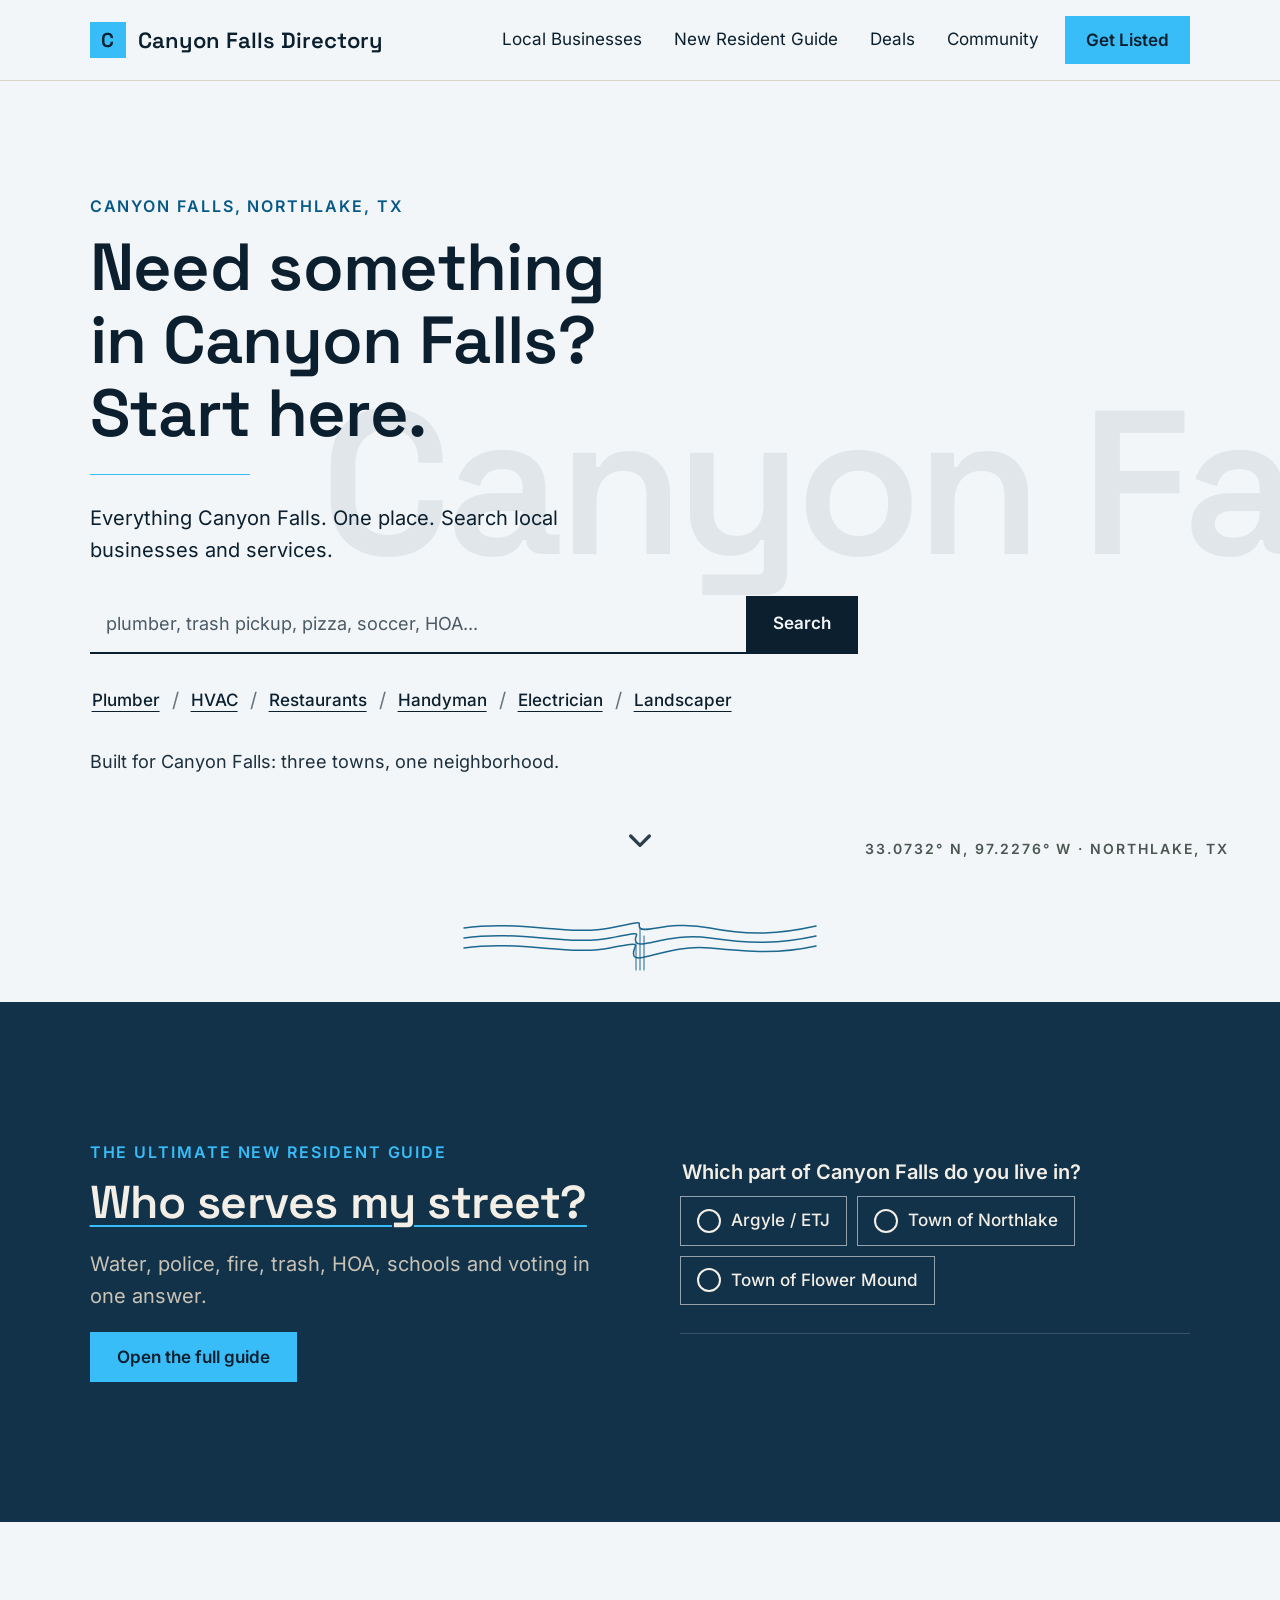
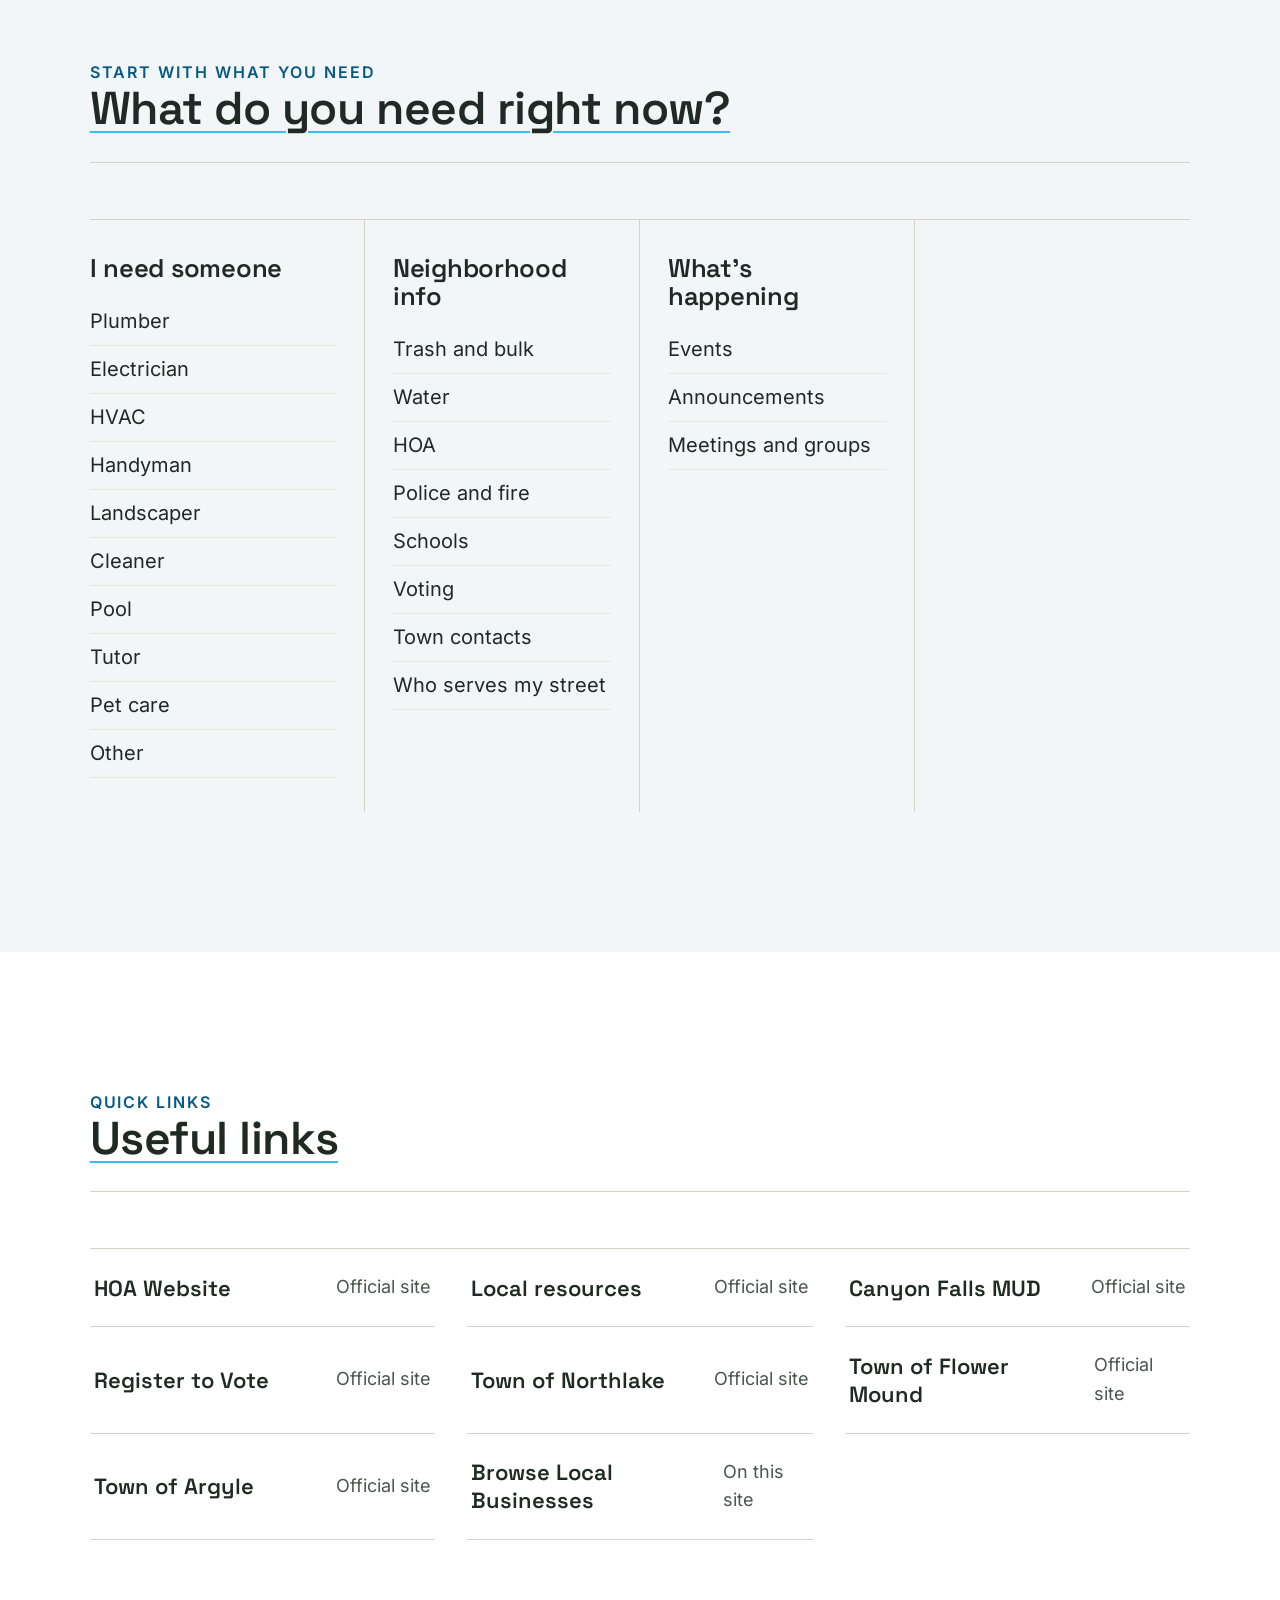
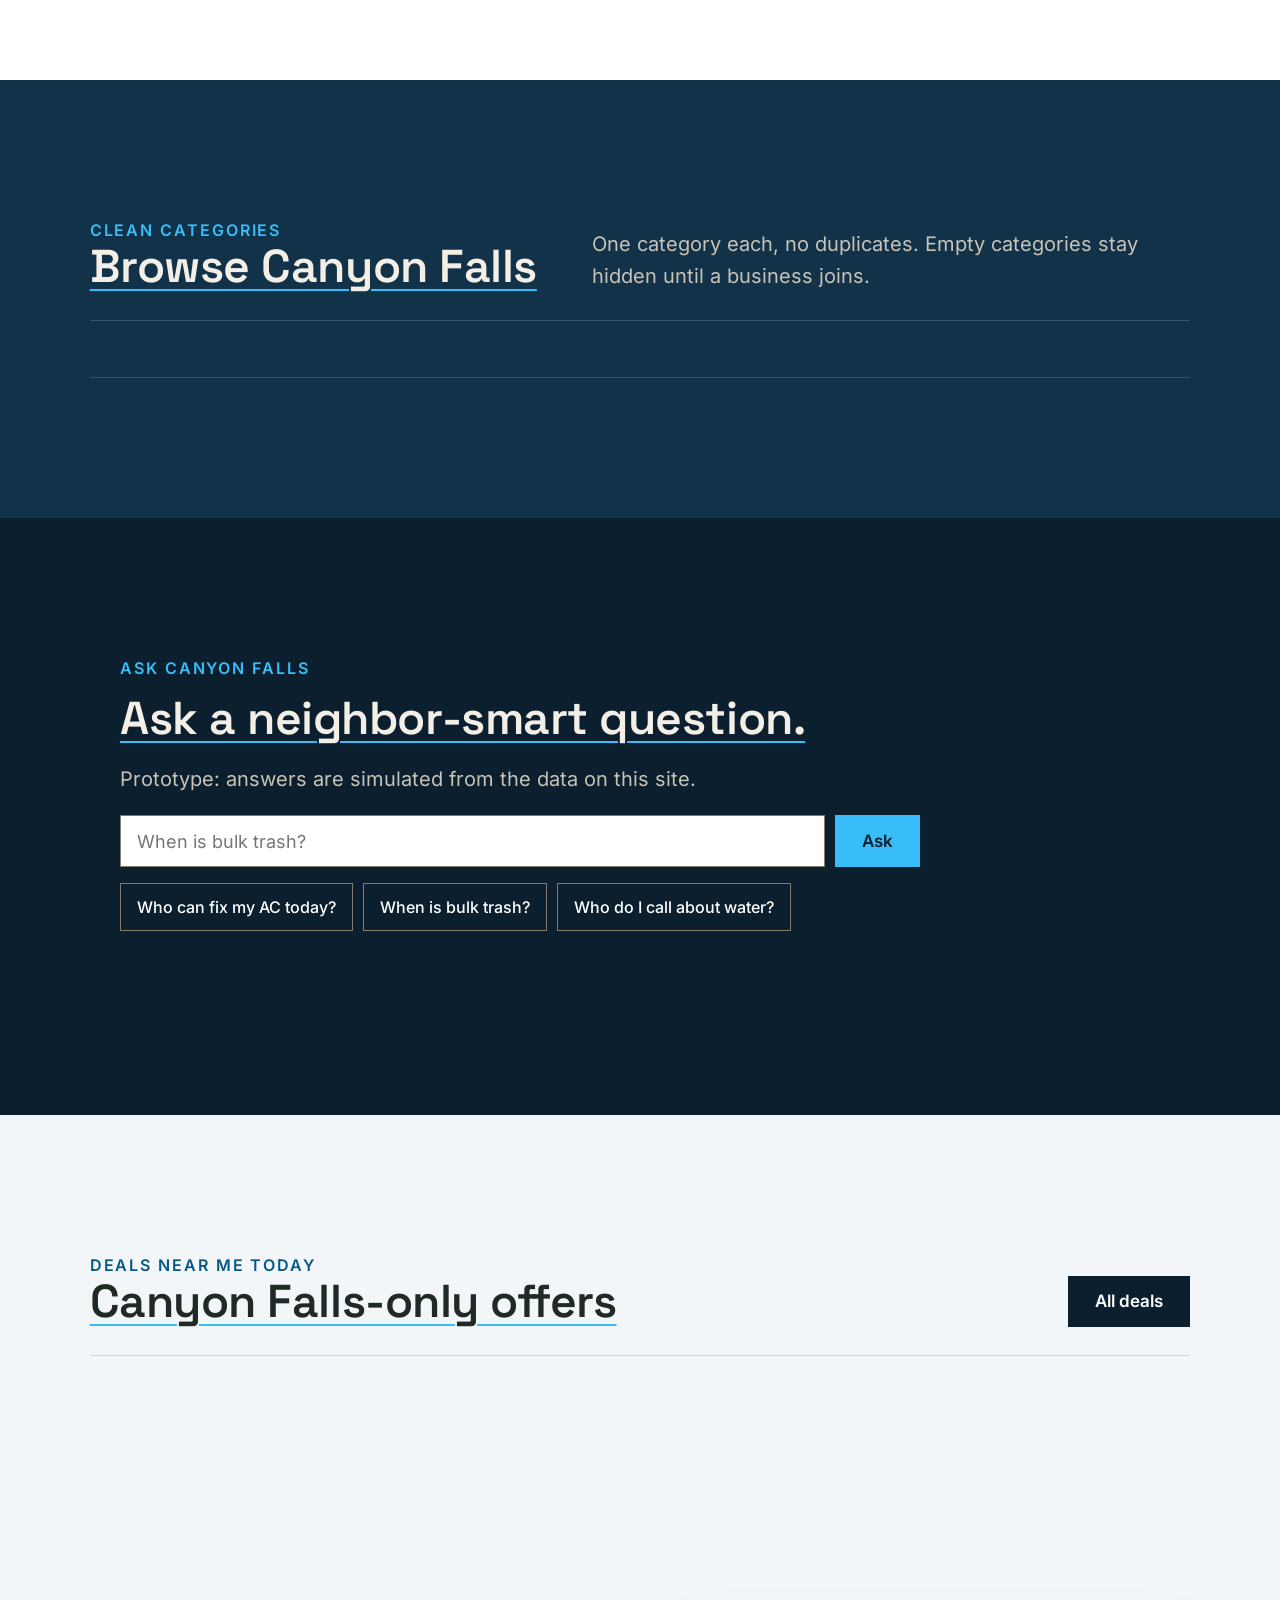
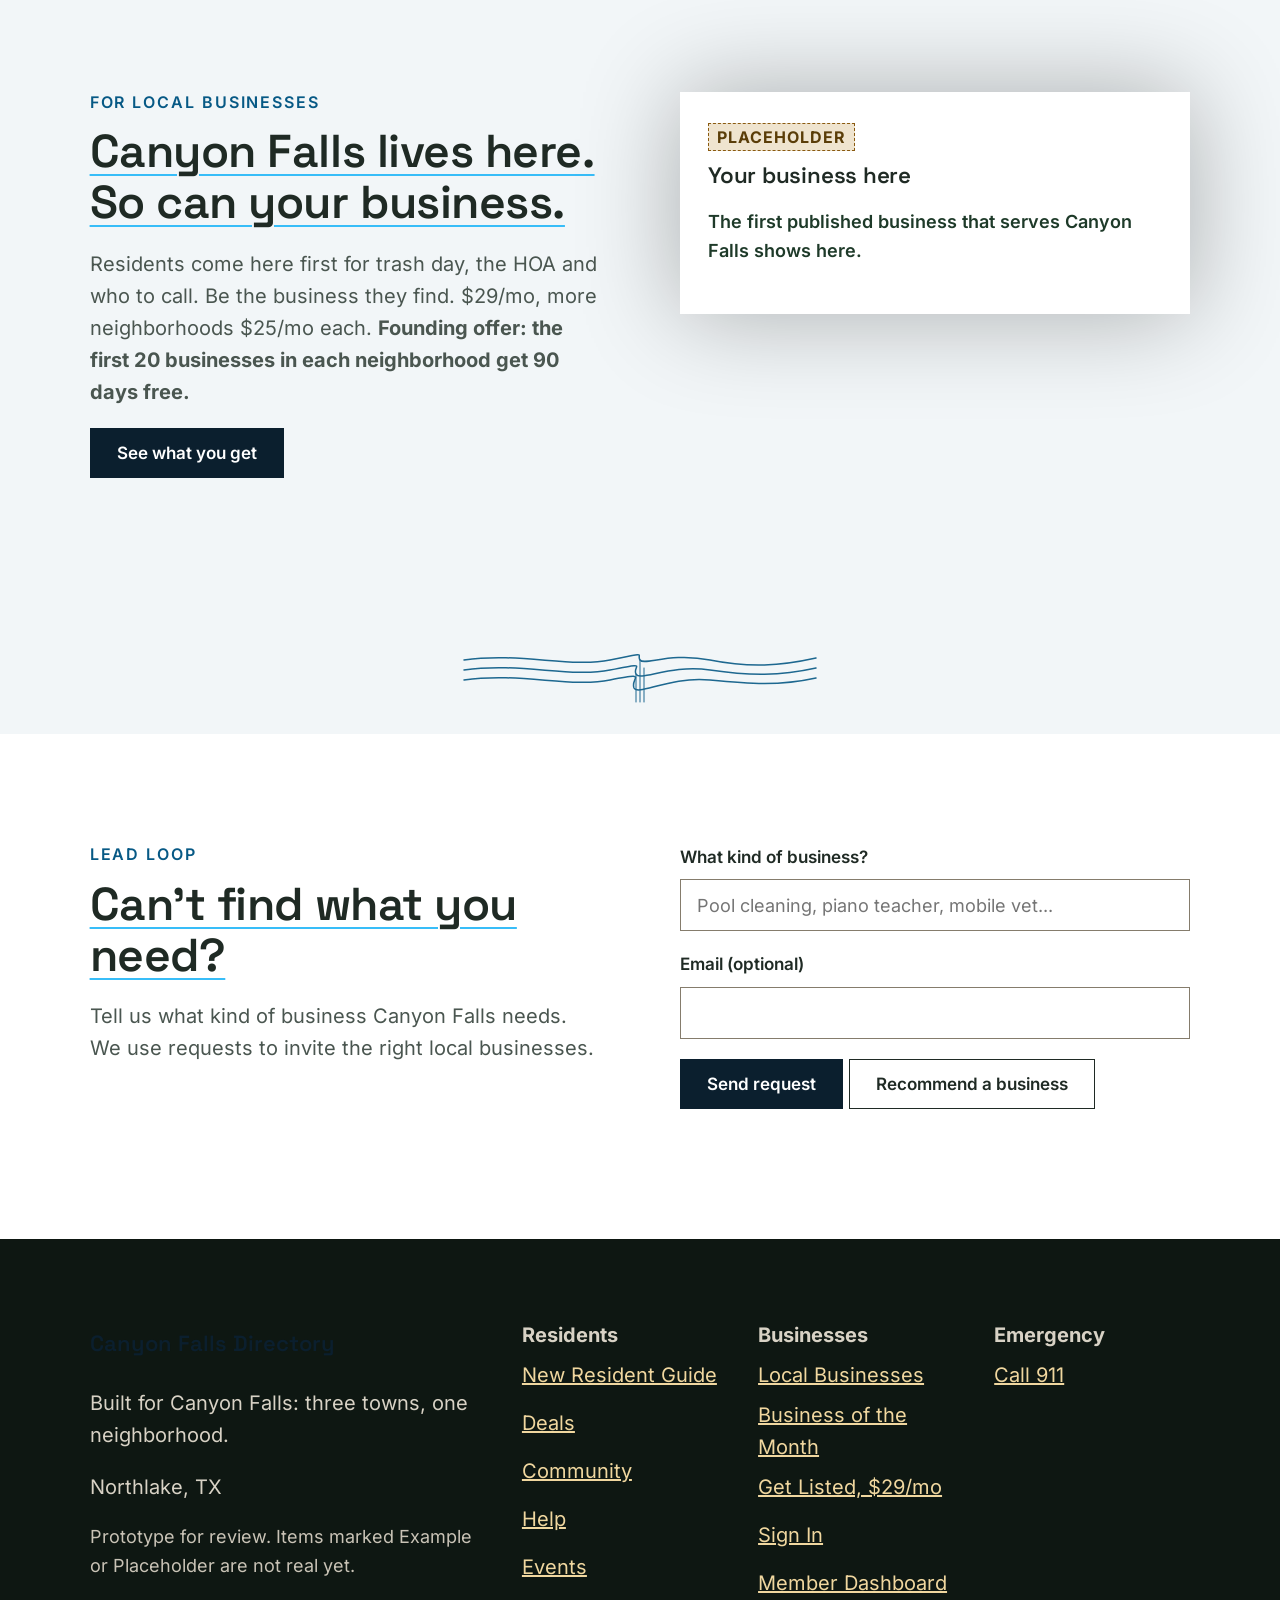
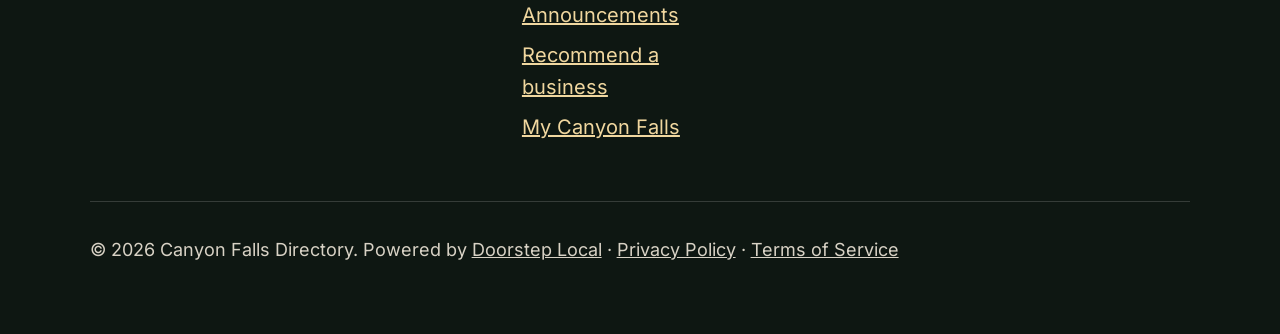
==== commit 098bd5a8: "[canyon-falls] Preview of harvestdirectory-prototype 1ce2cba" ====
--- a/index.html
+++ b/index.html
@@ -2,47 +2,46 @@
 <html lang="en"><head><meta charset="utf-8"><meta name="viewport" content="width=device-width,initial-scale=1">
 <title>Canyon Falls Directory | Everything Canyon Falls. One place.</title><meta name="description" content="The homepage for living in Canyon Falls: search local businesses, trash day, HOA, water, police, events and Canyon Falls-only deals."><meta name="robots" content="noindex,nofollow">
 <link rel="canonical" href="https://canyonfallsdirectory-preview.clientreview.co/index.html"><meta property="og:title" content="Canyon Falls Directory | Everything Canyon Falls. One place."><meta property="og:description" content="The homepage for living in Canyon Falls: search local businesses, trash day, HOA, water, police, events and Canyon Falls-only deals.">
-<meta property="og:image" content="https://canyonfallsdirectory-preview.clientreview.co/assets/favicon.png"><meta property="og:url" content="https://canyonfallsdirectory-preview.clientreview.co/index.html"><meta property="og:type" content="website">
-<link rel="icon" href="assets/favicon.png"><link rel="preconnect" href="https://fonts.googleapis.com"><link rel="preconnect" href="https://fonts.gstatic.com" crossorigin>
-<link href="https://fonts.googleapis.com/css2?family=Fraunces:opsz,wght@9..144,600&family=Inter:wght@400;500;600;700&display=swap" rel="stylesheet">
+<meta property="og:url" content="https://canyonfallsdirectory-preview.clientreview.co/index.html"><meta property="og:type" content="website">
+<link rel="icon" href="assets/favicon.svg"><link rel="preload" href="fonts/spacegrotesk.woff2" as="font" type="font/woff2" crossorigin><link rel="preload" href="fonts/inter.woff2" as="font" type="font/woff2" crossorigin>
 <link rel="stylesheet" href="css/site.css"><link rel="preload" href="js/site.js" as="script"><link rel="preload" href="js/layout.js" as="script"><link rel="preload" href="js/app.js" as="script">
 <script>/* CLS gate: hide main until app.js has rendered the data-driven blocks (removed in app.js; 3s safety). */document.documentElement.classList.add('js-wait');setTimeout(function(){document.documentElement.classList.remove('js-wait')},3000)</script></head>
-<body data-page="home"><div id="hdr"></div><main id="main">
+<body class="nophoto acc-underline type-canyon-falls" data-page="home"><div id="hdr"></div><main id="main">
 <section class="hero"><div class="wrap"><p class="kicker">Canyon Falls, Northlake, TX</p>
 <h1>Need something in Canyon Falls? Start here.</h1><p class="lede">Everything Canyon Falls. One place. Search local businesses and services.</p>
 <form class="search" id="sform" role="search"><label for="q" class="skip" style="position:absolute;left:-9999px">What are you looking for in Canyon Falls?</label>
 <input id="q" type="search" enterkeyhint="search" placeholder="plumber, trash pickup, pizza, soccer, HOA..." autocomplete="off" aria-label="What are you looking for in Canyon Falls?"><button class="btn btn-gold" type="submit">Search</button></form>
 <div class="chips" aria-label="Quick searches" id="chips"></div>
-<div class="results" id="results" hidden aria-live="polite"></div><p class="small">Built for Canyon Falls. Not the whole internet.</p></div><a class="scrollcue" href="#intent-h" aria-label="Scroll down"><svg viewBox="0 0 24 24" width="32" height="32" aria-hidden="true"><path d="M5 9l7 7 7-7" fill="none" stroke="currentColor" stroke-width="2.5" stroke-linecap="round" stroke-linejoin="round"/></svg></a></section>
+<div class="results" id="results" hidden aria-live="polite"></div><p class="small">Built for Canyon Falls: three towns, one neighborhood.</p></div><div class="mark" aria-hidden="true"><span>Canyon Falls</span></div><p class="plate">33.0732° N, 97.2276° W · Northlake, TX</p><a class="scrollcue" href="#intent-h" aria-label="Scroll down"><svg viewBox="0 0 24 24" width="32" height="32" aria-hidden="true"><path d="M5 9l7 7 7-7" fill="none" stroke="currentColor" stroke-width="2.5" stroke-linecap="round" stroke-linejoin="round"/></svg></a></section>
 
-<section class="band" aria-labelledby="intent-h"><div class="wrap"><div class="head"><div><p class="kicker">Start with what you need</p><h2 id="intent-h">What do you need right now?</h2></div></div>
+<section data-band="intents" class="band" aria-labelledby="intent-h"><div class="wrap"><div class="head"><div><p class="kicker">Start with what you need</p><h2 id="intent-h">What do you need right now?</h2></div></div>
 <div class="intents">
 <div class="intent"><h3>I need someone</h3><ul><li><a href="index.html?q=plumber#sform">Plumber</a></li><li><a href="index.html?q=electrician#sform">Electrician</a></li><li><a href="index.html?q=hvac#sform">HVAC</a></li><li><a href="index.html?q=handyman#sform">Handyman</a></li><li><a href="index.html?q=landscaper#sform">Landscaper</a></li><li><a href="index.html?q=cleaner#sform">Cleaner</a></li><li><a href="index.html?q=pool#sform">Pool</a></li><li><a href="index.html?q=tutor#sform">Tutor</a></li><li><a href="index.html?q=pet#sform">Pet care</a></li><li><a href="#need">Other</a></li></ul></div>
 <div class="intent" data-needs="resources"><h3>Neighborhood info</h3><ul><li><a href="new-resident.html#g-trash" data-g="trash">Trash and bulk</a></li><li><a href="new-resident.html#g-water" data-g="water">Water</a></li><li><a href="new-resident.html#g-hoa" data-g="hoa">HOA</a></li><li><a href="new-resident.html#g-police" data-g="police">Police and fire</a></li><li><a href="new-resident.html#g-schools" data-g="schools">Schools</a></li><li><a href="new-resident.html#g-voting" data-g="voting">Voting</a></li><li><a href="new-resident.html#g-town" data-g="town">Town contacts</a></li><li><a href="new-resident.html#lookup-sec">Who serves my street</a></li></ul></div>
 <div class="intent"><h3>What's happening</h3><ul><li><a href="events.html">Events</a></li><li><a href="announcements.html">Announcements</a></li><li><a href="community.html">Meetings and groups</a></li></ul></div>
-<div class="intent"><h3>I want a deal</h3><ul><li><a href="offers.html">Deals Near Me Today</a></li><li><a href="offers.html">All deals</a></li></ul></div>
+<div class="intent" data-needs="offers"><h3>I want a deal</h3><ul><li><a href="offers.html">Deals Near Me Today</a></li><li><a href="offers.html">All deals</a></li></ul></div>
 </div></div></section>
 
-<section class="band white" data-needs="resources"><div class="wrap"><div class="head"><div><p class="kicker">Quick links</p><h2>Useful links</h2></div></div><div class="cats quick" data-quick></div></div></section>
-<section class="band dark grain" aria-labelledby="now-h" id="nowsec"><div class="wrap"><div class="head"><div><p class="kicker">Canyon Falls Right Now</p><h2 id="now-h">What's happening</h2><p class="date" id="nowdate"></p></div><a class="btn btn-ghost" href="community.html">See everything happening</a></div>
+<section data-band="quick" class="band white" data-needs="resources"><div class="wrap"><div class="head"><div><p class="kicker">Quick links</p><h2>Useful links</h2></div></div><div class="cats quick" data-quick></div></div></section>
+<section data-band="now" class="band dark grain" aria-labelledby="now-h" id="nowsec"><div class="wrap"><div class="head"><div><p class="kicker">Canyon Falls Right Now</p><h2 id="now-h">What's happening</h2><p class="date" id="nowdate"></p></div><a class="btn btn-ghost" href="community.html">See everything happening</a></div>
 <div class="now" id="now"></div></div></section>
 
-<section class="band slate" aria-labelledby="cat-h"><div class="wrap"><div class="head"><div><p class="kicker">Clean categories</p><h2 id="cat-h">Browse Canyon Falls</h2></div><p class="muted">One category each, no duplicates. Empty categories stay hidden until a business joins.</p></div><div class="cats" id="cats"></div></div></section>
+<section data-band="cats" class="band slate" aria-labelledby="cat-h"><div class="wrap"><div class="head"><div><p class="kicker">Clean categories</p><h2 id="cat-h">Browse Canyon Falls</h2></div><p class="muted">One category each, no duplicates. Empty categories stay hidden until a business joins.</p></div><div class="cats" id="cats"></div></div></section>
 
-<section class="band" aria-labelledby="feat-h" data-needs="businesses"><div class="wrap"><div class="head"><div><p class="kicker">Local Businesses</p><h2 id="feat-h">Featured Canyon Falls businesses</h2></div><a class="btn btn-dark" href="members.html">See all local businesses</a></div><div class="list" id="featured"></div>
+<section data-band="featured" class="band" aria-labelledby="feat-h" data-needs="businesses"><div class="wrap"><div class="head"><div><p class="kicker">Local Businesses</p><h2 id="feat-h">Featured Canyon Falls businesses</h2></div><a class="btn btn-dark" href="members.html">See all local businesses</a></div><div class="list" id="featured"></div>
 <p class="note">No star reviews. Neighbors say yes or no and what the business helped with.</p></div></section>
 
-<section class="band dark" aria-labelledby="ask-h"><div class="wrap measure"><p class="kicker">Ask Canyon Falls</p><h2 id="ask-h">Ask a neighbor-smart question.</h2><p class="muted">Prototype: answers are simulated from the data on this site.</p>
+<section data-band="ask" class="band dark" aria-labelledby="ask-h"><div class="wrap measure"><p class="kicker">Ask Canyon Falls</p><h2 id="ask-h">Ask a neighbor-smart question.</h2><p class="muted">Prototype: answers are simulated from the data on this site.</p>
 <form class="ask" id="ask"><label for="askq" style="position:absolute;left:-9999px">Ask Canyon Falls</label><input id="askq" type="text" autocomplete="off" enterkeyhint="send" placeholder="When is bulk trash?"><button class="btn btn-gold" type="submit">Ask</button></form>
 <div class="ask-q"><button type="button" style="color:#fff;border-color:#857c6c">Who can fix my AC today?</button><button type="button" style="color:#fff;border-color:#857c6c">When is bulk trash?</button><button type="button" style="color:#fff;border-color:#857c6c">Who do I call about water?</button></div>
 <div class="ask-out" id="ask-out" aria-live="polite"></div></div></section>
 
-<section class="band" aria-labelledby="deal-h"><div class="wrap"><div class="head"><div><p class="kicker">Deals Near Me Today</p><h2 id="deal-h">Canyon Falls-only offers</h2></div><a class="btn btn-dark" href="offers.html">All deals</a></div><div class="list" id="deals"></div></div></section>
+<section data-band="deals" class="band" aria-labelledby="deal-h"><div class="wrap"><div class="head"><div><p class="kicker">Deals Near Me Today</p><h2 id="deal-h">Canyon Falls-only offers</h2></div><a class="btn btn-dark" href="offers.html">All deals</a></div><div class="list" id="deals"></div></div></section>
 
-<section class="band slate" aria-labelledby="nr-h" id="lookup-sec" data-needs="sides"><div class="wrap split"><div><p class="kicker">The Ultimate New Resident Guide</p><h2 id="nr-h">Who serves my street?</h2><p class="muted">Water, police, fire, trash, HOA, schools and voting in one answer.</p><a class="btn btn-gold" href="new-resident.html">Open the full guide</a></div>
+<section data-band="lookup" class="band slate" aria-labelledby="nr-h" id="lookup-sec" data-needs="sides"><div class="wrap split"><div><p class="kicker">The Ultimate New Resident Guide</p><h2 id="nr-h">Who serves my street?</h2><p class="muted">Water, police, fire, trash, HOA, schools and voting in one answer.</p><a class="btn btn-gold" href="new-resident.html">Open the full guide</a></div>
 <!-- Side options render from SITE.sides (per-directory; admin sets them). Empty = "See all" link only. --><form class="sidepick" id="lookup"></form></div></section>
 
-<section class="band" aria-labelledby="biz-h"><div class="wrap split"><div><p class="kicker">For local businesses</p><h2 id="biz-h">Canyon Falls lives here. So can your business.</h2><p class="muted">Residents come here first for trash day, the HOA and who to call. Be the business they find. $29/mo, more neighborhoods $25/mo each. <b>Founding offer: the first 20 businesses in each neighborhood get 90 days free.</b></p><a class="btn btn-dark" href="join.html">See what you get</a></div>
+<section data-band="pitch" class="band" aria-labelledby="biz-h"><div class="wrap split"><div><p class="kicker">For local businesses</p><h2 id="biz-h">Canyon Falls lives here. So can your business.</h2><p class="muted">Residents come here first for trash day, the HOA and who to call. Be the business they find. $29/mo, more neighborhoods $25/mo each. <b>Founding offer: the first 20 businesses in each neighborhood get 90 days free.</b></p><a class="btn btn-dark" href="join.html">See what you get</a></div>
 <div class="profile" id="pitch"></div></div></section>
 <section class="band tight white" id="need"><div class="wrap split"><div><p class="kicker">Lead loop</p><h2>Can't find what you need?</h2><p class="muted">Tell us what kind of business Canyon Falls needs. We use requests to invite the right local businesses.</p></div>
 <form data-proto><label for="needw">What kind of business?</label><input id="needw" type="text" placeholder="Pool cleaning, piano teacher, mobile vet..." required>
--- a/css/site.css
+++ b/css/site.css
@@ -1,54 +1,56 @@
-:root{--ink:#0b1f2e;--slate:#12324a;--paper:#f4f6f7;--white:#fff;--text-c:#1f2a24;--muted:#4a5650;--gold:#38bdf8;--gold-d:#075985;--line:#d9d3c7;--text:1.25rem;--text-lh:1.6;--wrap:min(82%,1240px);--r:14px}
+@font-face{font-family:"Space Grotesk";src:url(../fonts/spacegrotesk.woff2) format("woff2");font-weight:500 700;font-style:normal;font-display:swap}
+@font-face{font-family:"Inter";src:url(../fonts/inter.woff2) format("woff2");font-weight:400 700;font-style:normal;font-display:swap}
+:root{--ink:#0b1f2e;--slate:#12324a;--paper:#f2f6f8;--white:#fff;--text-c:#1f2a24;--muted:#4a5650;--gold:#38bdf8;--gold-d:#075985;--line:#d9d3c7;--text:1.25rem;--text-lh:1.6;--wrap:min(82%,1240px);--r:var(--radius);--radius:0px;--rule:1px;--f-display:"Space Grotesk",system-ui,sans-serif;--f-text:"Inter",system-ui,sans-serif;--f-display-w:600}
 *{box-sizing:border-box}html{-webkit-text-size-adjust:100%}
-body{margin:0;font:400 var(--text)/var(--text-lh) Inter,system-ui,sans-serif;color:var(--text-c);background:var(--paper);overflow-x:hidden}
+body{margin:0;font:400 var(--text)/var(--text-lh) var(--f-text);color:var(--text-c);background:var(--paper);overflow-x:hidden}
 img{max-width:100%;display:block}
 a{color:var(--gold-d)}a:hover{text-decoration-thickness:2px}
-h1,h2,h3{font-family:Fraunces,Georgia,serif;font-weight:600;line-height:1.1;margin:0 0 .4em;letter-spacing:-.01em}
+h1,h2,h3{font-family:var(--f-display);font-weight:var(--f-display-w);line-height:1.1;margin:0 0 .4em;letter-spacing:-.01em}
 h1{font-size:clamp(2.6rem,6.2vw,5.6rem)}h2{font-size:clamp(2rem,3.6vw,3.25rem)}h3{font-size:1.4rem}
 p{margin:20px 0}
 .wrap{width:var(--wrap);margin:0 auto}.measure{max-width:1040px}
-.skip{position:absolute;left:12px;top:0;transform:translateY(-120%);background:var(--gold);color:var(--ink);padding:12px 18px;z-index:99;border-radius:8px}.skip:focus{transform:none}
+.skip{position:absolute;left:12px;top:0;transform:translateY(-120%);background:var(--gold);color:var(--ink);padding:12px 18px;z-index:99;border-radius:var(--radius)}.skip:focus{transform:none}
 :focus-visible{outline:3px solid var(--gold);outline-offset:3px}
-.btn{display:inline-flex;align-items:center;justify-content:center;gap:8px;min-height:48px;padding:14px 26px;border-radius:999px;font:600 1.0625rem/1.2 Inter,sans-serif;text-decoration:none;border:1px solid transparent;cursor:pointer}
+.btn{display:inline-flex;align-items:center;justify-content:center;gap:8px;min-height:48px;padding:14px 26px;border-radius:var(--radius);font:600 1.0625rem/1.2 var(--f-text);text-decoration:none;border:1px solid transparent;cursor:pointer}
 .btn-gold{background:var(--gold);color:var(--ink)}.btn-gold:hover{filter:brightness(1.08)}
 .btn-ghost{background:transparent;color:inherit;border-color:currentColor}
 .btn-dark{background:var(--ink);color:#fff}
-.kicker{font:600 1rem/1.3 Inter,sans-serif;letter-spacing:.12em;text-transform:uppercase;color:var(--gold-d);margin:0 0 14px}
+.kicker{font:600 1rem/1.3 var(--f-text);letter-spacing:.12em;text-transform:uppercase;color:var(--gold-d);margin:0 0 14px}
 .dark .kicker,.slate .kicker,.photo .kicker{color:var(--gold)}
-.ex{display:inline-block;font:700 1rem/1 Inter,sans-serif;letter-spacing:.06em;text-transform:uppercase;background:#efe4cf;color:#5a3d08;border:1px dashed #8a5a10;border-radius:6px;padding:5px 8px;vertical-align:middle}
+.ex{display:inline-block;font:700 1rem/1 var(--f-text);letter-spacing:.06em;text-transform:uppercase;background:#efe4cf;color:#5a3d08;border:1px dashed #8a5a10;border-radius:var(--radius);padding:5px 8px;vertical-align:middle}
 .dark .ex{background:#3a3220;color:#f5d896;border-color:#f5d896}
 /* header */
 .hdr{position:absolute;inset:0 0 auto;z-index:20;color:#fff;background:linear-gradient(180deg,rgba(0,0,0,.75),transparent)}
 .hdr.solid{position:sticky;top:0;background:var(--ink)}
 .hdr-in{display:flex;align-items:center;justify-content:space-between;gap:20px;min-height:80px}
-.brand{display:flex;align-items:center;gap:12px;color:#fff;text-decoration:none;font:600 1.375rem/1 Fraunces,serif;min-height:48px}
-.brand img{width:36px;height:36px;border-radius:8px}
+.brand{display:flex;align-items:center;gap:12px;color:#fff;text-decoration:none;font:600 1.375rem/1 var(--f-display);min-height:48px}
+.brand img{width:36px;height:36px;border-radius:var(--radius)}
 .nav{display:flex;gap:4px;align-items:center}
-.nav a{color:#fff;text-decoration:none;font-size:1.0625rem;padding:12px 14px;min-height:48px;display:inline-flex;align-items:center;border-radius:8px}
+.nav a{color:#fff;text-decoration:none;font-size:1.0625rem;padding:12px 14px;min-height:48px;display:inline-flex;align-items:center;border-radius:var(--radius)}
 .nav a:hover,.nav a[aria-current]{background:rgba(255,255,255,.12)}
 .nav .btn{margin-left:8px;padding:12px 20px}
-.menu-btn{display:none;min-width:48px;min-height:48px;background:transparent;border:1px solid rgba(255,255,255,.4);color:#fff;border-radius:10px;font:600 1rem Inter,sans-serif}
+.menu-btn{display:none;min-width:48px;min-height:48px;background:transparent;border:1px solid rgba(255,255,255,.4);color:#fff;border-radius:var(--radius);font:600 1rem var(--f-text)}
 @media (max-width:1023px){.menu-btn{display:inline-flex;align-items:center;justify-content:center;padding:0 16px}
  .nav{display:none;position:fixed;inset:80px 0 0;background:var(--ink);flex-direction:column;align-items:stretch;padding:20px 8%;overflow:auto}
- .nav.open{display:flex}.nav a{font-size:1.25rem;border-bottom:1px solid rgba(255,255,255,.12);border-radius:0}.nav .btn{margin:20px 0 0;border-radius:999px}}
+ .nav.open{display:flex}.nav a{font-size:1.25rem;border-bottom:1px solid rgba(255,255,255,.12);border-radius:0}.nav .btn{margin:20px 0 0;border-radius:var(--radius)}}
 /* hero */
-.hero{position:relative;min-height:100svh;display:flex;align-items:center;color:#fff;background:linear-gradient(135deg,#0b1f2e 0%,#12324a 60%,#0b1f2e 100%)}
-.hero:before{content:"";position:absolute;inset:0;background:rgba(0,0,0,.6)}
+.hero{position:relative;min-height:100svh;display:flex;align-items:center;color:#fff;background:#f2f6f8}
+.hero.has-photo:before,.has-photo .hero:before{content:"";position:absolute;inset:0;background:rgba(0,0,0,.6)}
 .hero .wrap{position:relative;padding:140px 0 90px}
 .hero h1{text-shadow:0 0 15px rgba(0,0,0,.5);max-width:14ch}
 .hero .lede{font-size:clamp(1.25rem,1.8vw,1.5rem);max-width:40ch;margin:0 0 30px}
-.search{display:flex;background:#fff;border-radius:999px;padding:8px;box-shadow:0 0 100px rgba(0,0,0,.35);max-width:900px}
-.search input{flex:1;min-width:0;border:0;background:transparent;font:400 1.25rem Inter,sans-serif;padding:0 20px;color:var(--text-c);min-height:56px}
+.search{display:flex;align-items:stretch;background:transparent;border-radius:0;padding:0;box-shadow:none;border-bottom:2px solid currentColor;max-width:900px}
+.search input{flex:1;min-width:0;border:0;border-radius:0;background:transparent;font:400 1.25rem var(--f-text);padding:0 4px;color:inherit;min-height:56px}.search input::placeholder{color:inherit;opacity:.72}.search .btn{border-radius:var(--radius) var(--radius) 0 0}
 .search input:focus{outline:none}.search:focus-within{outline:3px solid var(--gold);outline-offset:3px}
 .search .btn{min-height:56px}
 .chips{display:flex;flex-wrap:wrap;gap:10px;margin:22px 0 0}
-.chip{min-height:48px;padding:10px 18px;border-radius:999px;border:1px solid rgba(255,255,255,.4);background:rgba(0,0,0,.25);color:#fff;font:500 1rem Inter,sans-serif;cursor:pointer}
-.chip:hover{background:rgba(255,255,255,.15)}
+.chips{align-items:center;gap:0 10px}.chip{min-height:48px;padding:0 2px;border:0;border-radius:0;background:none;color:inherit;font:500 1.0625rem var(--f-text);cursor:pointer;text-decoration:underline;text-decoration-thickness:1px;text-underline-offset:5px}.chips .sep{opacity:.6}
+.chip:hover{text-decoration-thickness:2px}
 .hero .small{font-size:1rem;opacity:.92;margin-top:24px}
 .results{max-width:900px;margin-top:18px;background:#fff;color:var(--text-c);border-radius:var(--r);box-shadow:0 0 100px rgba(0,0,0,.3);max-height:60vh;overflow:auto}
 .results[hidden]{display:none}
 .res{display:flex;gap:14px;align-items:flex-start;padding:16px 22px;border-bottom:1px solid #eee;text-decoration:none;color:inherit;min-height:48px}
-.res:hover{background:#faf6ee}.res b{display:block}.res .t{font:700 .875rem Inter;letter-spacing:.06em;text-transform:uppercase;color:var(--gold-d);min-width:96px;padding-top:4px}
+.res:hover{background:#faf6ee}.res b{display:block}.res .t{font:700 .875rem var(--f-text);letter-spacing:.06em;text-transform:uppercase;color:var(--gold-d);min-width:96px;padding-top:4px}
 /* bands */
 .band{padding:140px 0}.band.tight{padding:110px 0}
 .dark{background:var(--ink);color:#f3efe6}.slate{background:var(--slate);color:#f3efe6}.white{background:#fff}
@@ -72,24 +74,24 @@
 /* categories */
 .cats{display:grid;grid-template-columns:repeat(auto-fill,minmax(300px,1fr));gap:0 32px;border-top:1px solid rgba(255,255,255,.16)}
 .cat{display:flex;justify-content:space-between;align-items:center;gap:12px;padding:24px 4px;border-bottom:1px solid rgba(255,255,255,.16);text-decoration:none;color:#fff;min-height:48px}
-.cat span{font:600 1.375rem Fraunces,serif}.cat small{font-size:1rem;color:#c9c3b6}
+.cat span{font:600 1.375rem var(--f-display)}.cat small{font-size:1rem;color:#c9c3b6}
 .cat:hover span{color:var(--gold)}
 /* right now */
 .now{display:grid;grid-template-columns:1fr 1.4fr 1fr;gap:40px}
-.now h3{font-family:Inter,sans-serif;font-size:1rem;letter-spacing:.12em;text-transform:uppercase;color:var(--gold-d);border-bottom:1px solid var(--line);padding-bottom:12px}
+.now h3{font-family:var(--f-text);font-size:1rem;letter-spacing:.12em;text-transform:uppercase;color:var(--gold-d);border-bottom:1px solid var(--line);padding-bottom:12px}
 .now ul{list-style:none;padding:0;margin:0}.now li{padding:14px 0;border-bottom:1px solid #ebe5d9}
 .now li b{display:block}.now .when{color:var(--muted);font-size:1.0625rem}
-.date{font:600 clamp(1.4rem,2vw,1.75rem) Fraunces,serif;margin:0}
+.date{font:600 clamp(1.4rem,2vw,1.75rem) var(--f-display);margin:0}
 @media (max-width:900px){.now{grid-template-columns:1fr}}
 /* split */
 .split{display:grid;grid-template-columns:1fr 1fr;gap:80px;align-items:start}
 @media (max-width:900px){.split{grid-template-columns:1fr;gap:40px}}
 /* form */
 label{display:block;font-weight:600;margin:0 0 8px;font-size:1.0625rem}
-input[type=text],input[type=email],select,textarea{width:100%;min-height:52px;border:1px solid #b9b1a2;border-radius:10px;padding:12px 16px;font:400 1.125rem Inter,sans-serif;background:#fff;color:var(--text-c)}
+input[type=text],input[type=email],input[type=search],select,textarea{width:100%;min-height:52px;border:1px solid #b9b1a2;border-radius:var(--radius);padding:12px 16px;font:400 1.125rem var(--f-text);background:#fff;color:var(--text-c)}
 textarea{min-height:120px}
 .seg{display:flex;flex-wrap:wrap;gap:10px;margin:14px 0}
-.seg label{display:flex;align-items:center;gap:10px;min-height:48px;padding:10px 16px;border:1px solid rgba(255,255,255,.3);border-radius:10px;font-weight:500;cursor:pointer;margin:0}
+.seg label{display:flex;align-items:center;gap:10px;min-height:48px;padding:10px 16px;border:1px solid rgba(255,255,255,.3);border-radius:var(--radius);font-weight:500;cursor:pointer;margin:0}
 .seg input{width:22px;height:22px;accent-color:var(--gold)}
 .answer{margin-top:28px;border-top:1px solid rgba(255,255,255,.16)}
 .answer dl{display:grid;grid-template-columns:minmax(120px,200px) 1fr;margin:0}
@@ -100,27 +102,27 @@
 @media (max-width:400px){.list{grid-template-columns:1fr}}
 .card{background:#fff;border:1px solid #e3ddd0;border-radius:var(--r);padding:26px;display:flex;flex-direction:column;gap:12px;box-shadow:0 0 60px rgba(0,0,0,.05)}
 .card .top{display:flex;gap:16px;align-items:center}
-.card .logo{width:64px;height:64px;border-radius:12px;object-fit:contain;background:#f4efe4;border:1px solid #eee}
-.card .ph{width:64px;height:64px;border-radius:12px;background:#ece5d6;display:grid;place-items:center;font:600 1.4rem Fraunces;color:#5a4a2a}
+.card .logo{width:64px;height:64px;border-radius:var(--radius);object-fit:contain;background:#f4efe4;border:1px solid #eee}
+.card .ph{width:64px;height:64px;border-radius:var(--radius);background:#ece5d6;display:grid;place-items:center;font:600 1.4rem var(--f-display);color:#5a4a2a}
 .card h3{margin:0;font-size:1.375rem}.card .sub{font-size:1rem;color:var(--muted)}
 .card p{margin:0;font-size:1.0625rem}
 .badges{display:flex;flex-wrap:wrap;gap:8px}
-.badge{font:600 1rem/1.2 Inter;padding:7px 10px;border-radius:6px;background:#eef2ec;color:#1e3a29;border:1px solid #c9d6cc}
+.badge{font:600 1rem/1.2 var(--f-text);padding:7px 10px;border-radius:var(--radius);background:#eef2ec;color:#1e3a29;border:1px solid #c9d6cc}
 .badge.res{background:#fbf1dc;color:#5a3d08;border-color:#e6cf9c}
 .badge.tip{cursor:help;position:relative}
 .recs{font-size:1rem;color:#1e3a29;font-weight:600}
 .actions{display:flex;flex-wrap:wrap;gap:10px;margin-top:auto;padding-top:6px}
 .actions .btn{padding:12px 18px;font-size:1rem}
-.save{min-width:48px;min-height:48px;border-radius:999px;border:1px solid #b9b1a2;background:#fff;font:600 1rem Inter;padding:0 16px;cursor:pointer;color:var(--text-c)}
+.save{min-width:48px;min-height:48px;border-radius:var(--radius);border:1px solid #b9b1a2;background:#fff;font:600 1rem var(--f-text);padding:0 16px;cursor:pointer;color:var(--text-c)}
 .save[aria-pressed=true]{background:var(--ink);color:#fff;border-color:var(--ink)}
-.offer .exp{font-weight:700;color:#8b2a0e}.offer .kind{font:700 1rem Inter;letter-spacing:.06em;text-transform:uppercase;color:var(--gold-d)}
+.offer .exp{font-weight:700;color:#8b2a0e}.offer .kind{font:700 1rem var(--f-text);letter-spacing:.06em;text-transform:uppercase;color:var(--gold-d)}
 /* ask */
 .ask{display:flex;gap:10px;max-width:800px}.ask input{flex:1}
 .ask-out{margin-top:24px;max-width:800px;font-size:1.25rem;min-height:1em}
 .ask-q{display:flex;flex-wrap:wrap;gap:10px;margin-top:16px}
-.ask-q button{min-height:48px;padding:10px 16px;border-radius:999px;border:1px solid #b9b1a2;background:transparent;font:500 1rem Inter;cursor:pointer;color:var(--text-c)}
+.ask-q button{min-height:48px;padding:10px 16px;border-radius:var(--radius);border:1px solid #b9b1a2;background:transparent;font:500 1rem var(--f-text);cursor:pointer;color:var(--text-c)}
 /* join */
-.price{font:600 clamp(3.5rem,8vw,6rem)/1 Fraunces,serif}.price small{font-size:1.5rem}
+.price{font:600 clamp(3.5rem,8vw,6rem)/1 var(--f-display)}.price small{font-size:1.5rem}
 .feat{list-style:none;padding:0;margin:0;columns:2;column-gap:60px}.feat li{break-inside:avoid;padding:16px 0;border-bottom:1px solid rgba(255,255,255,.16)}
 .feat b{display:block;color:#fff}
 @media (max-width:800px){.feat{columns:1}}
@@ -128,8 +130,8 @@
 .profile .cover{aspect-ratio:3/1;object-fit:cover;width:100%}
 .profile .pin{padding:28px}
 /* page hero */
-.phero{background:linear-gradient(135deg,#0b1f2e 0%,#12324a 60%,#0b1f2e 100%);position:relative;color:#fff}
-.phero:before{content:"";position:absolute;inset:0;background:rgba(0,0,0,.72)}
+.phero{background:#f2f6f8;position:relative;color:#fff}
+.has-photo .phero:before{content:"";position:absolute;inset:0;background:rgba(0,0,0,.72)}
 .phero .wrap{position:relative;padding:170px 0 90px}
 .phero h1{font-size:clamp(2.75rem,5vw,4.5rem)}
 .phero p{max-width:50ch;font-size:1.375rem}
@@ -137,10 +139,10 @@
 /* guide */
 .guide{display:grid;grid-template-columns:repeat(auto-fill,minmax(300px,1fr));gap:0 40px}
 .guide div{padding:22px 0;border-bottom:1px solid var(--line)}
-.guide h3{font-size:1.25rem;font-family:Inter;font-weight:700;margin:0 0 6px}
+.guide h3{font-size:1.25rem;font-family:var(--f-text);font-weight:700;margin:0 0 6px}
 .guide p{margin:0;font-size:1.0625rem}
 .filters{display:flex;flex-wrap:wrap;gap:10px;margin-bottom:30px}
-.filters button{min-height:48px;padding:10px 18px;border-radius:999px;border:1px solid #b9b1a2;background:#fff;font:500 1rem Inter;cursor:pointer;color:var(--text-c)}
+.filters button{min-height:48px;padding:10px 18px;border-radius:var(--radius);border:1px solid #b9b1a2;background:#fff;font:500 1rem var(--f-text);cursor:pointer;color:var(--text-c)}
 .filters button[aria-pressed=true]{background:var(--ink);color:#fff;border-color:var(--ink)}
 /* footer */
 .ftr{background:#0e1712;color:#d8d2c5;padding:80px 0 40px}
@@ -149,7 +151,7 @@
 .ftr ul{list-style:none;padding:0;margin:0}
 .ftr .fine{border-top:1px solid rgba(255,255,255,.16);margin-top:50px;padding-top:24px;font-size:1rem}
 @media (max-width:800px){.ftr .cols{grid-template-columns:1fr 1fr}}
-.toast{position:fixed;left:50%;bottom:24px;transform:translateX(-50%);background:var(--ink);color:#fff;padding:14px 22px;border-radius:999px;z-index:50;font-size:1rem}
+.toast{position:fixed;left:50%;bottom:24px;transform:translateX(-50%);background:var(--ink);color:#fff;padding:14px 22px;border-radius:var(--radius);z-index:50;font-size:1rem}
 .note{font-size:1rem;color:var(--muted)}
 .dark .note,.slate .note{color:#c9c3b6}
 .hero .kicker,.phero .kicker{color:var(--gold)}
@@ -161,7 +163,7 @@
 /* Gate R1 fixes */
 .profile .cover{height:auto;aspect-ratio:3/1;object-fit:cover;object-position:left center}
 .nav .btn-gold{color:var(--ink)}
-.phero.bizhero:before{background:linear-gradient(90deg,rgba(14,23,18,.92) 0%,rgba(14,23,18,.8) 55%,rgba(14,23,18,.55) 100%)}
+.has-photo .phero.bizhero:before{background:linear-gradient(90deg,rgba(14,23,18,.92) 0%,rgba(14,23,18,.8) 55%,rgba(14,23,18,.55) 100%)}
 h1{font-size:max(2.75rem,5vw)}
 .hero h1{font-size:max(2.6rem,5.2vw);max-width:13ch}
 .hero .lede{font-size:max(1.25rem,1.3vw)}
@@ -195,11 +197,11 @@
 /* F8 Low: menu open, page scrolls behind */
 html:has(.nav.open){overflow:hidden}
 /* F10 Low: input borders 1.9-2.13:1 (<3:1 UI) css/site.css:89 and .seg label border on slate css/site.css:92 */
-input[type=text],input[type=email],select,textarea{border-color:#857c6c}
+input[type=text],input[type=email],input[type=search],select,textarea{border-color:#857c6c}
 .seg label{border-color:rgba(255,255,255,.55)}
 /* F11 Low: my-harvest empty-state links are 24px-tall inline links (only CTAs) my-harvest.html:15 */
 #my>p:first-child a{display:inline-flex;min-height:48px;align-items:center}
-#oq{width:100%;min-height:52px;border:1px solid #857c6c;border-radius:10px;padding:12px 16px;font:400 1.125rem Inter,sans-serif;background:#fff;color:var(--text-c);max-width:520px;margin-bottom:30px;-webkit-appearance:none;appearance:none}
+#oq{width:100%;min-height:52px;border:1px solid #857c6c;border-radius:var(--radius);padding:12px 16px;font:400 1.125rem var(--f-text);background:#fff;color:var(--text-c);max-width:520px;margin-bottom:30px;-webkit-appearance:none;appearance:none}
 
 /* Final polish */
 @media (min-width:601px){.hero{align-items:flex-start}.hero .wrap{padding-top:max(130px,22svh)}}
@@ -223,7 +225,7 @@
 .bizcover-band{padding-bottom:56px}
 .subtag{font-size:1.125rem!important;opacity:.9}
 .livetags{display:flex;gap:8px;flex-wrap:wrap;margin:24px 0 8px}
-.tag{display:inline-block;padding:6px 12px;border-radius:999px;background:#ece5d6;font-weight:600;font-size:1rem}
+.tag{display:inline-block;padding:6px 12px;border-radius:var(--radius);background:#ece5d6;font-weight:600;font-size:1rem}
 .tag.vm{background:#1f5135;color:#fff}
 .abouth{font-size:1.75rem;margin-top:20px}
 .views{font-size:1.125rem}.views b{font-size:1.5rem}
@@ -256,7 +258,7 @@
 
 /* Inner pages match home (Mike, Oct 14): hero treatment scaled, full section rhythm, shared heads */
 .phero{min-height:min(62svh,640px);display:flex;align-items:flex-end;background-position:center 40%}
-.phero:before{background:linear-gradient(180deg,rgba(0,0,0,.72) 0%,rgba(0,0,0,.6) 45%,rgba(0,0,0,.7) 100%)}
+.has-photo .phero:before{background:linear-gradient(180deg,rgba(0,0,0,.72) 0%,rgba(0,0,0,.6) 45%,rgba(0,0,0,.7) 100%)}
 .phero .wrap{padding:170px 0 110px}
 .phero h1{text-shadow:0 0 15px rgba(0,0,0,.5);max-width:18ch}
 .phero p{font-size:max(1.25rem,1.3vw);max-width:44ch;margin:0}
@@ -279,6 +281,55 @@
 
 
 /* Directory template: monogram when a directory has no logo file */
-.mono{display:inline-flex;align-items:center;justify-content:center;width:36px;height:36px;border-radius:8px;background:var(--gold);color:var(--ink);font:600 1.25rem/1 Fraunces,serif}
+.mono{display:inline-flex;align-items:center;justify-content:center;width:36px;height:36px;border-radius:var(--radius);background:var(--gold);color:var(--ink);font:600 1.25rem/1 var(--f-display)}
 /* Quick links on a light band (live-site "Quick links" block) */
 .white .cats.quick{border-top-color:var(--line)}.white .quick .cat{color:var(--text-c);border-bottom-color:var(--line)}.white .quick .cat small{color:var(--muted)}.white .quick .cat:hover span{color:var(--gold-d)}
+
+/* ===== R2 (Marco gate) ===== */
+.hero h1,.phero h1{text-wrap:balance}
+.ftr li a{min-width:48px}
+/* whole label row is the tap target; the native radio covers the row invisibly */
+.seg label{position:relative}
+.seg input{position:absolute;inset:0;width:100%;height:100%;margin:0;opacity:0;cursor:pointer}
+.seg label:before{content:"";flex:none;width:20px;height:20px;border:2px solid currentColor;border-radius:50%}
+.seg label:has(:checked):before{background:var(--gold);box-shadow:inset 0 0 0 3px var(--paper)}
+/* no-photo directories: paper hero, ink type, accent hairline, name-mark or map plate */
+.nophoto .hdr{position:sticky;top:0;color:var(--ink);background:var(--paper);border-bottom:var(--rule) solid var(--line)}
+.nophoto .brand,.nophoto .nav a{color:var(--ink)}
+.nophoto .nav a:hover,.nophoto .nav a[aria-current]{background:rgba(0,0,0,.06)}
+.nophoto .menu-btn{color:var(--ink);border-color:var(--ink)}
+@media (max-width:1023px){.nophoto .nav{background:var(--paper)}.nophoto .nav a{border-bottom-color:var(--line)}}
+.nophoto .hero,.nophoto .phero{background:var(--paper);color:var(--ink);overflow:hidden}
+.nophoto .hero{min-height:min(88svh,860px)}
+.nophoto .hero .wrap{padding-top:clamp(56px,9vw,120px)}
+.nophoto .phero{min-height:auto;border-bottom:var(--rule) solid var(--line)}
+.nophoto .phero .wrap{padding:clamp(56px,7vw,104px) 0 clamp(40px,5vw,72px)}
+.nophoto .hero h1,.nophoto .phero h1{text-shadow:none}
+.nophoto .hero .kicker,.nophoto .phero .kicker{color:var(--gold-d)}
+.nophoto .hero h1:after,.nophoto .phero h1:after{content:"";display:block;width:min(160px,30%);height:var(--rule);background:var(--gold);margin-top:.35em}
+.nophoto .scrollcue{color:var(--ink)}
+.nophoto .search .btn-gold{background:var(--ink);color:var(--paper)}
+.mark{position:absolute;right:0;top:50%;transform:translate(18%,-50%);pointer-events:none;z-index:0;line-height:.82;white-space:nowrap}
+.mark span{display:block;font:var(--f-display-w) clamp(8rem,16vw,18rem)/.82 var(--f-display);color:var(--ink);opacity:.07;letter-spacing:-.03em}
+.mark.map{transform:translate(8%,-50%);width:min(62vw,980px);opacity:.16}
+.mark.map img{width:100%;height:auto}
+.hero .wrap{z-index:1}
+.plate{position:absolute;right:max(4vw,24px);bottom:28px;z-index:1;margin:0;font:600 .875rem/1.4 var(--f-text);letter-spacing:.14em;text-transform:uppercase;color:var(--muted);text-align:right}
+.plate small{display:block;font-size:.8125rem;letter-spacing:.04em;text-transform:none;font-weight:400}
+@media (max-width:600px){.mark span{font-size:6.5rem}.mark{top:auto;bottom:56px;transform:translateX(22%)}.mark.map{width:120vw;bottom:40px}.plate{position:static;text-align:left;margin:24px 4vw 0;padding-bottom:24px}}
+/* accent roles */
+.acc-rule .band .kicker:before{content:"";display:inline-block;width:28px;height:var(--rule);background:currentColor;vertical-align:middle;margin:0 12px 3px 0}
+.acc-underline .band h2{text-decoration:underline;text-decoration-color:var(--gold);text-decoration-thickness:max(2px,calc(var(--rule)*2));text-underline-offset:.16em}
+.acc-numeral main{counter-reset:sec}
+.acc-numeral .band .head .kicker:before,.acc-numeral .band .split>div>.kicker:first-child:before{counter-increment:sec;content:counter(sec,decimal-leading-zero);display:inline-block;margin-right:14px;font:var(--f-display-w) 1.75rem/1 var(--f-display);color:var(--gold-d);letter-spacing:0;vertical-align:-3px}
+.band .head{border-bottom-width:var(--rule)}
+/* community motif divider */
+.motif{display:flex;justify-content:center;padding:28px 0;background:var(--paper)}
+.motif img{width:min(360px,70vw);height:auto;opacity:.9}
+.search input[type=search]{background:transparent;border:0;border-radius:0;min-height:56px;color:inherit}
+/* Mobile Bandit r1 */
+@media (max-width:400px){.ftr .cols{grid-template-columns:1fr;gap:8px}}
+.filters button{border-color:#857c6c}
+#evsort{border-color:#857c6c!important}
+.guide p a{display:inline-block;padding:12px 0}
+.chip{min-width:48px}.guide p a{min-width:48px}
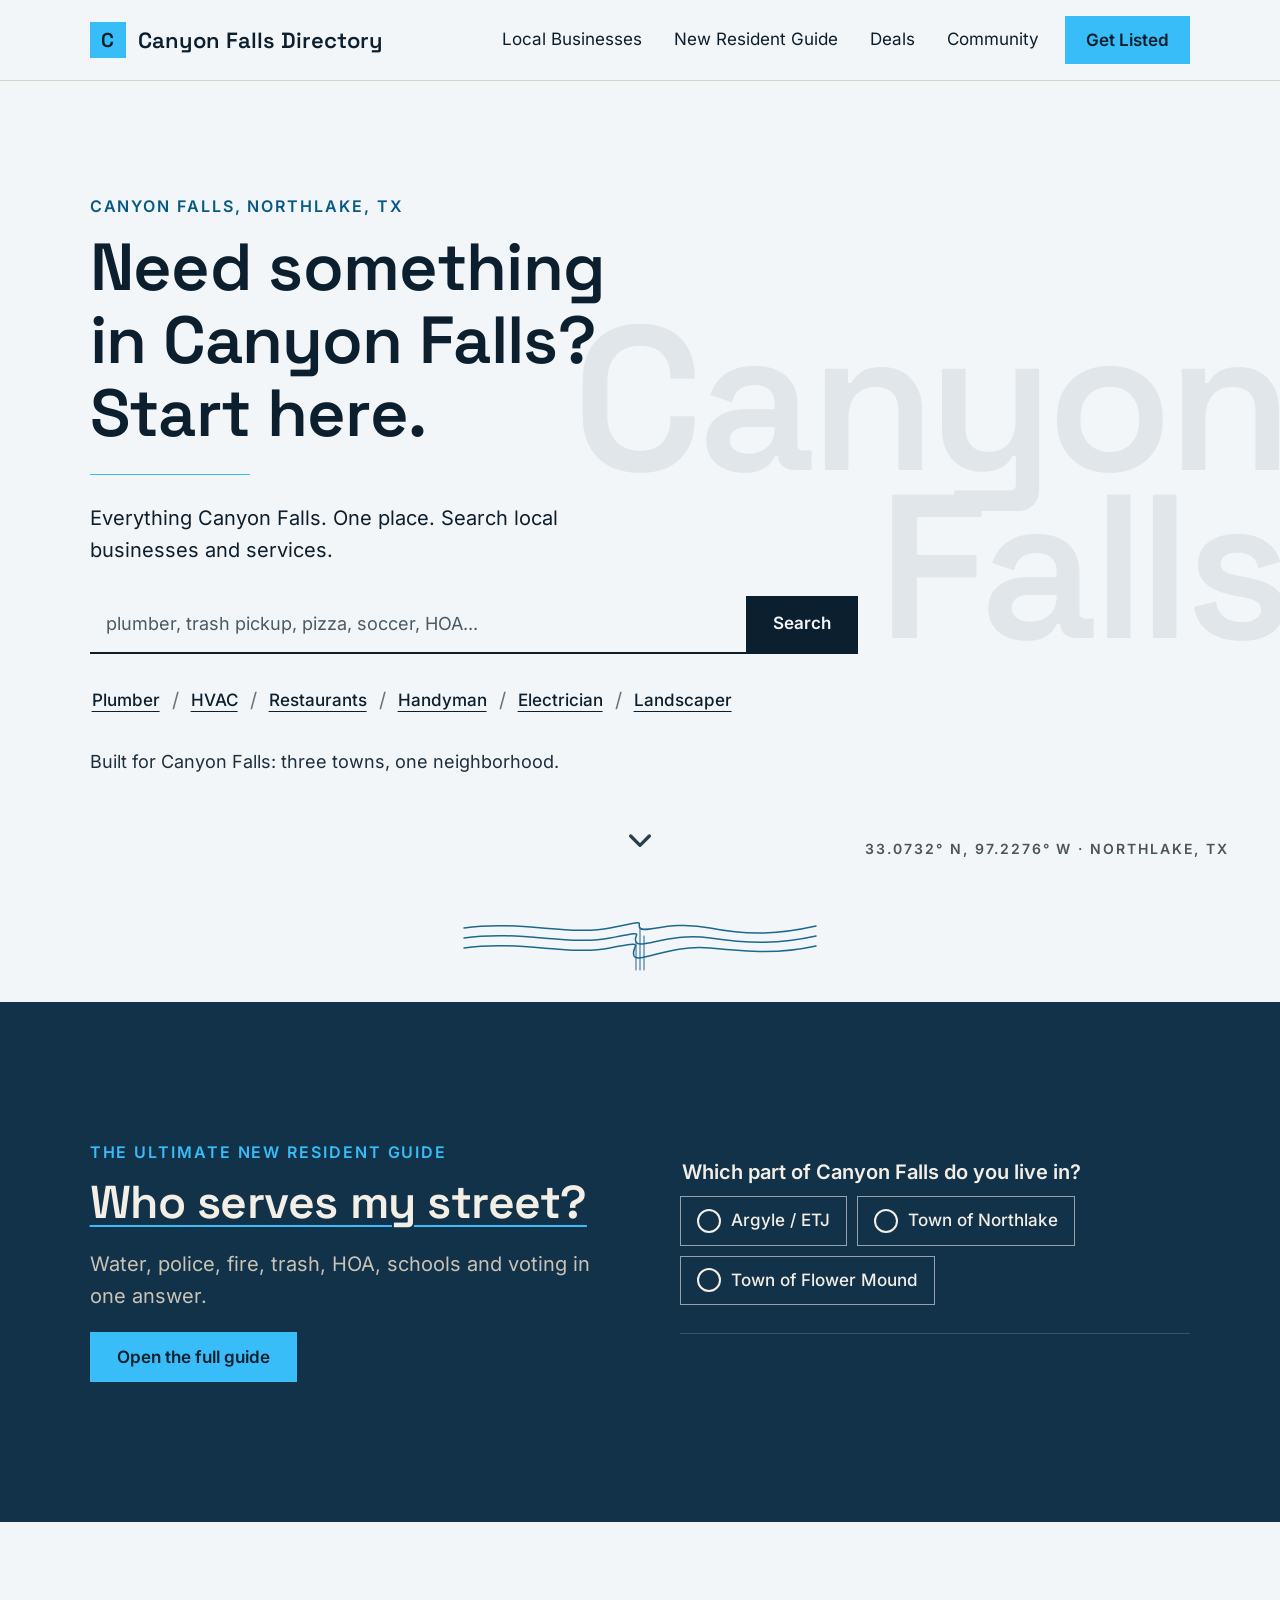
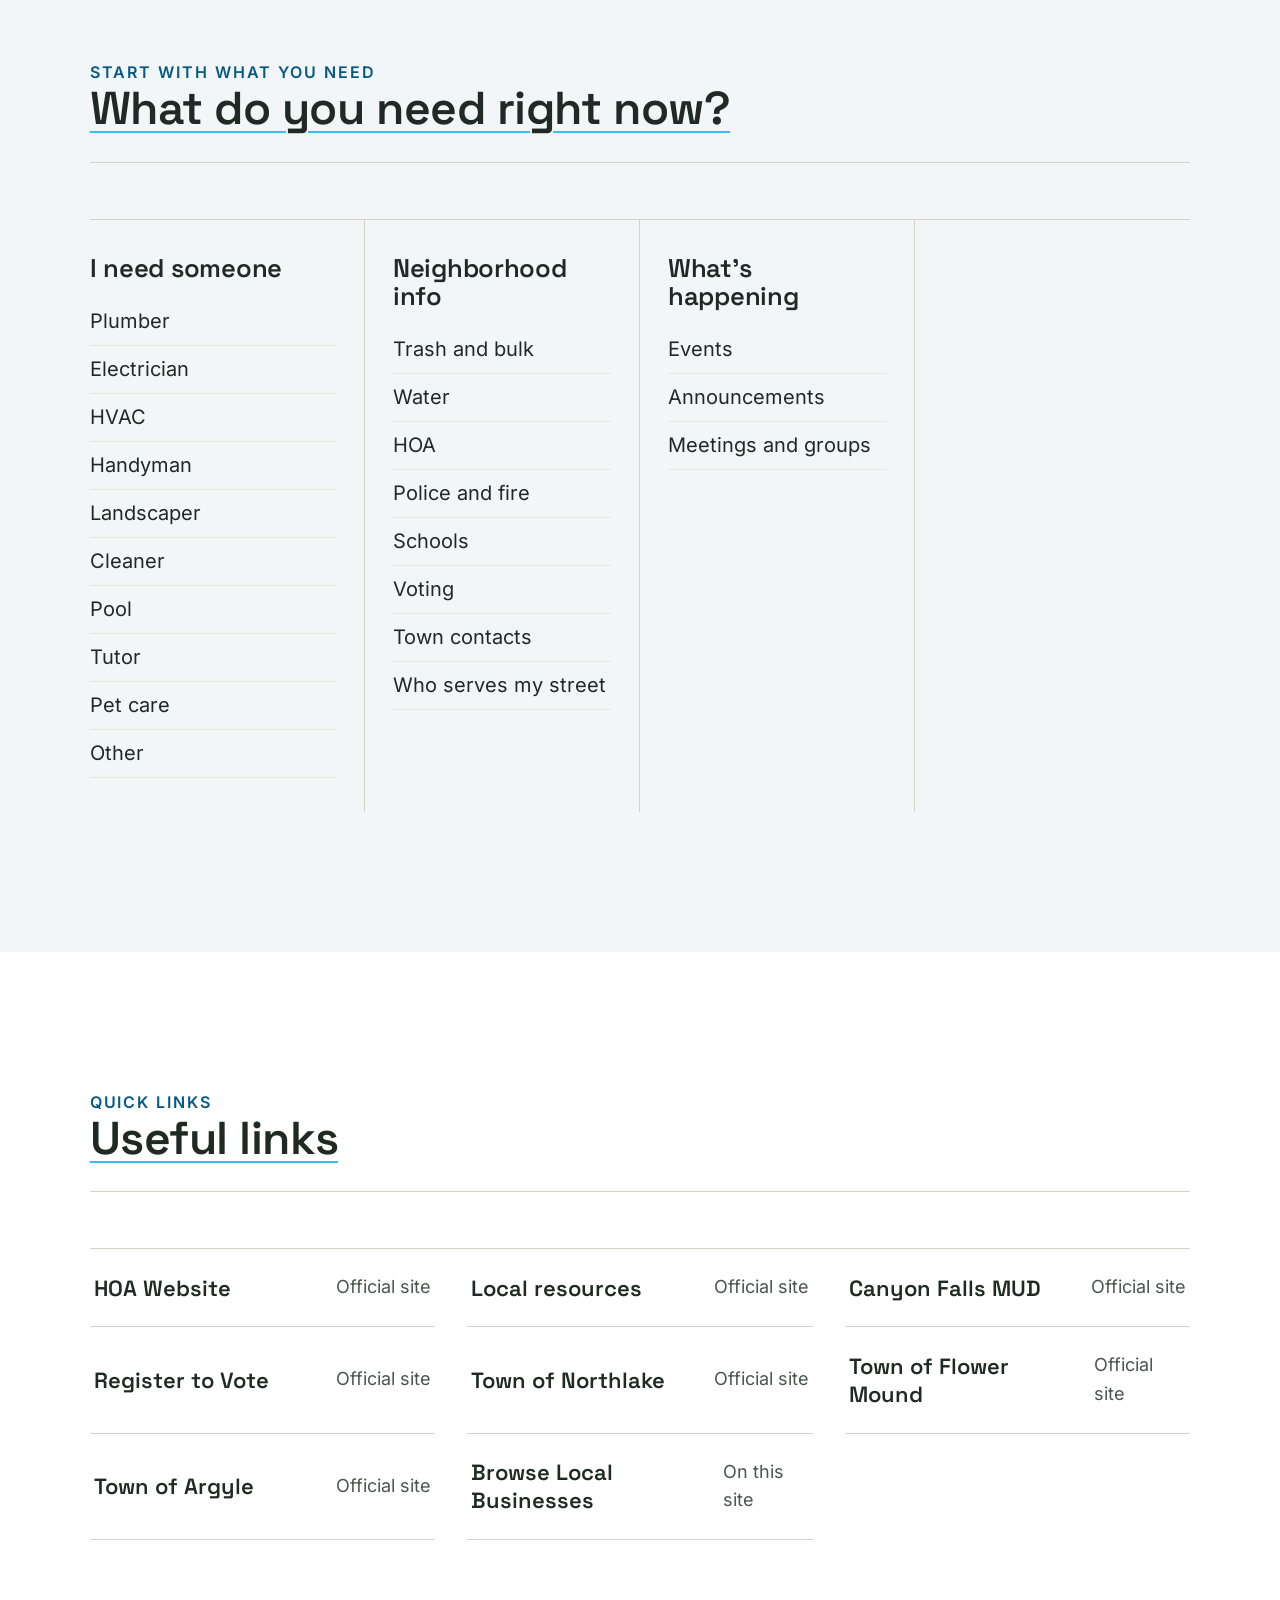
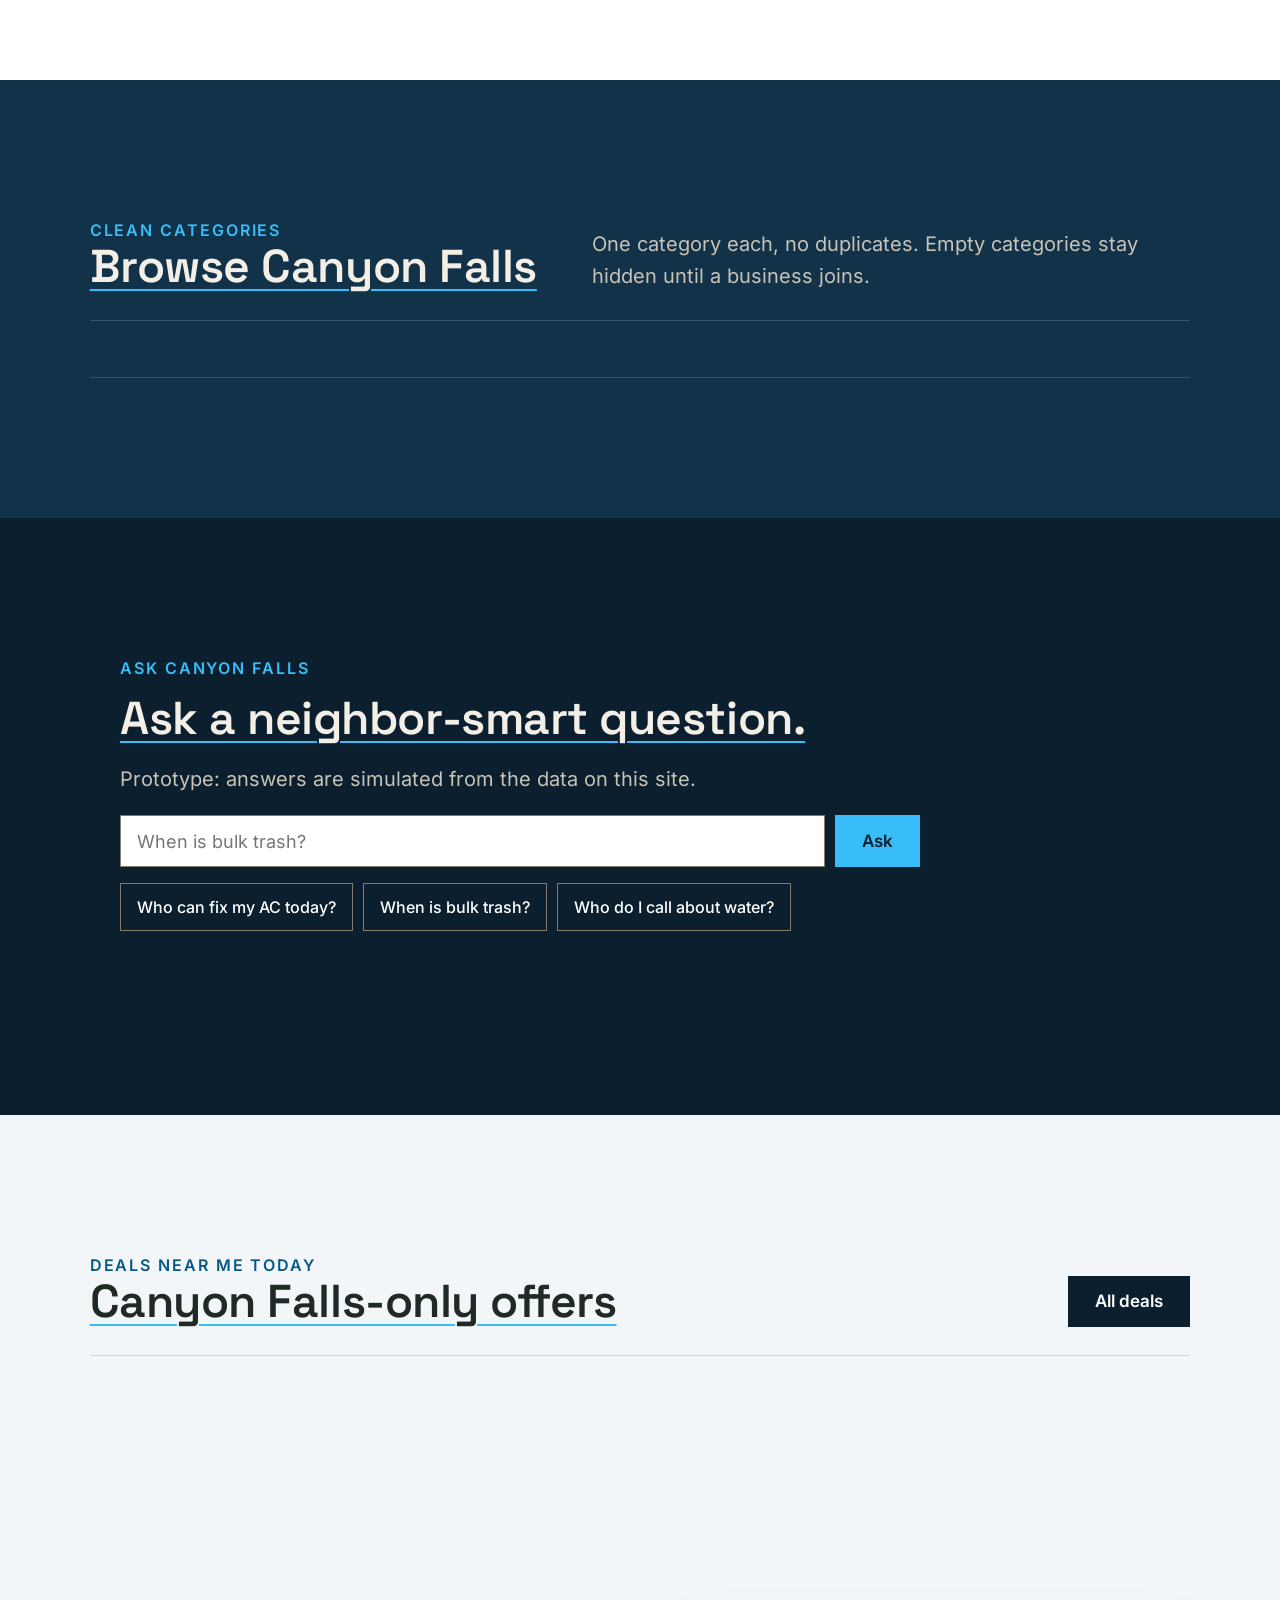
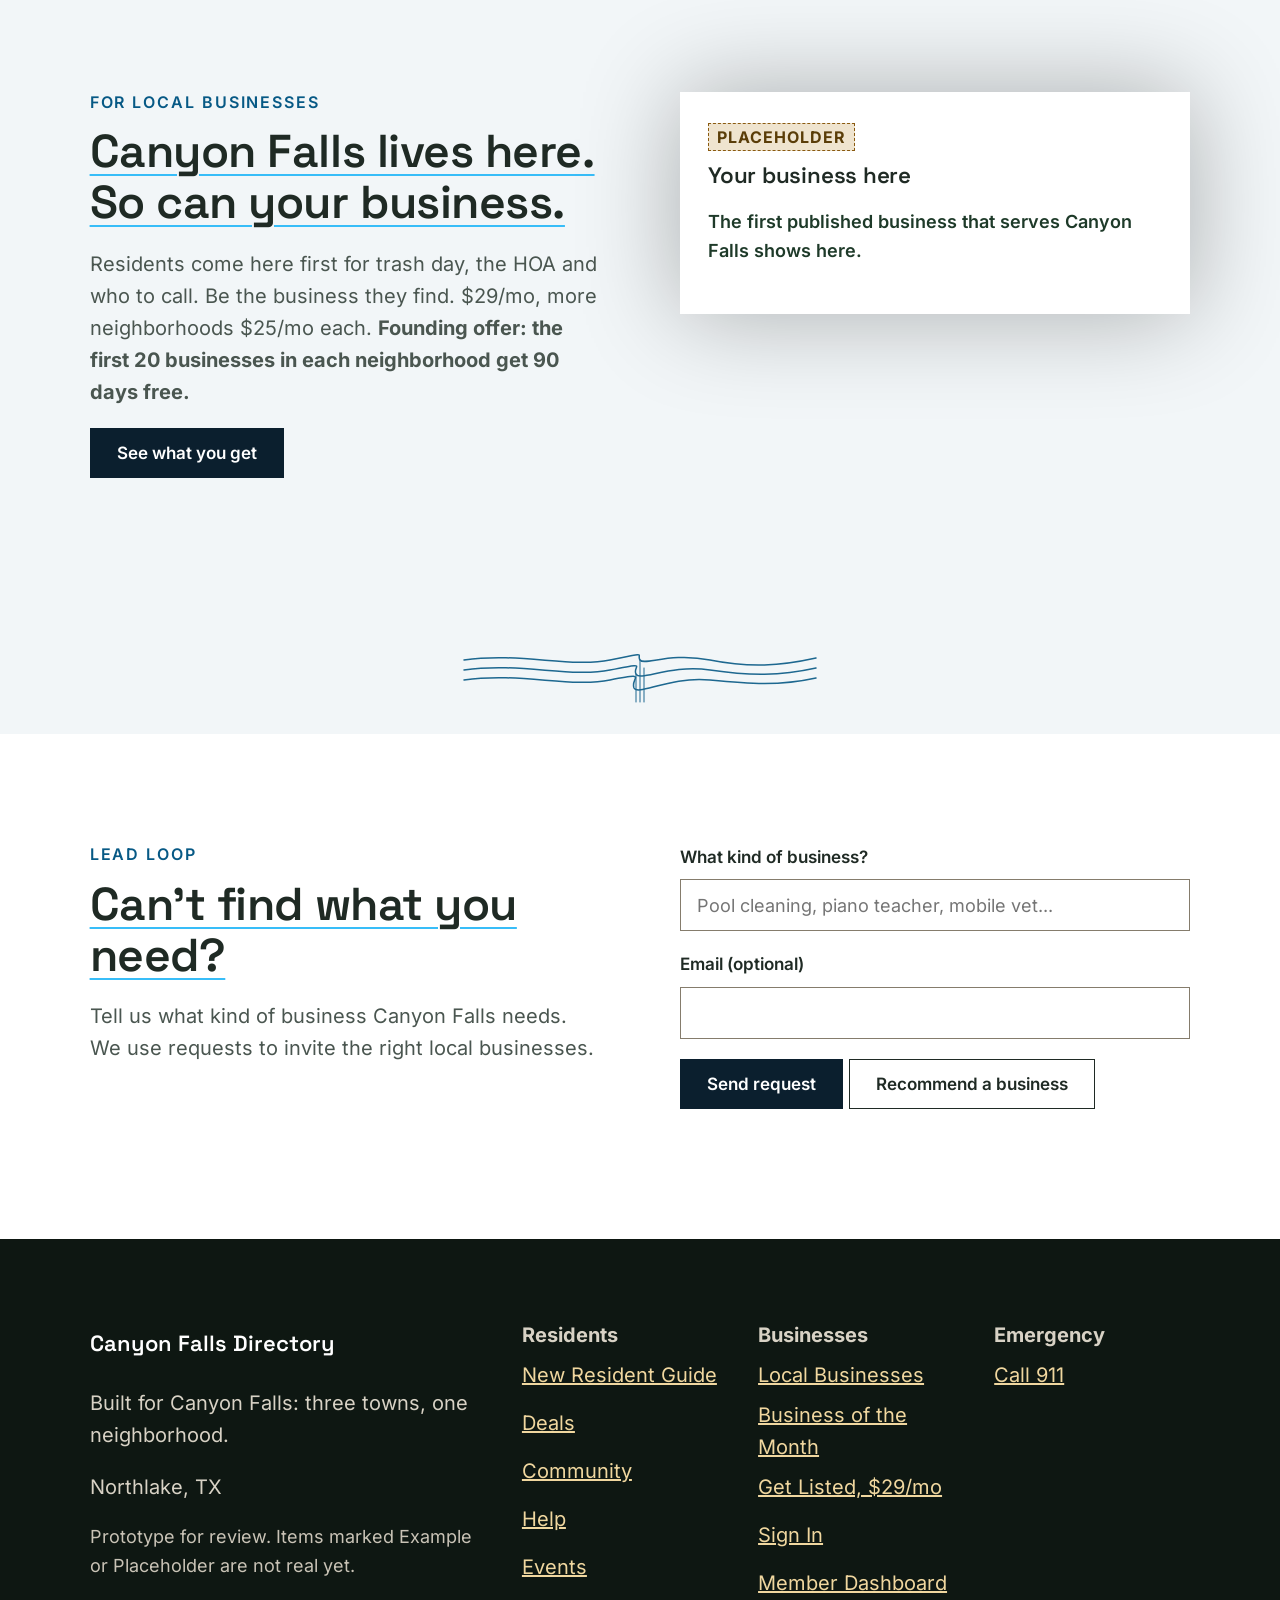
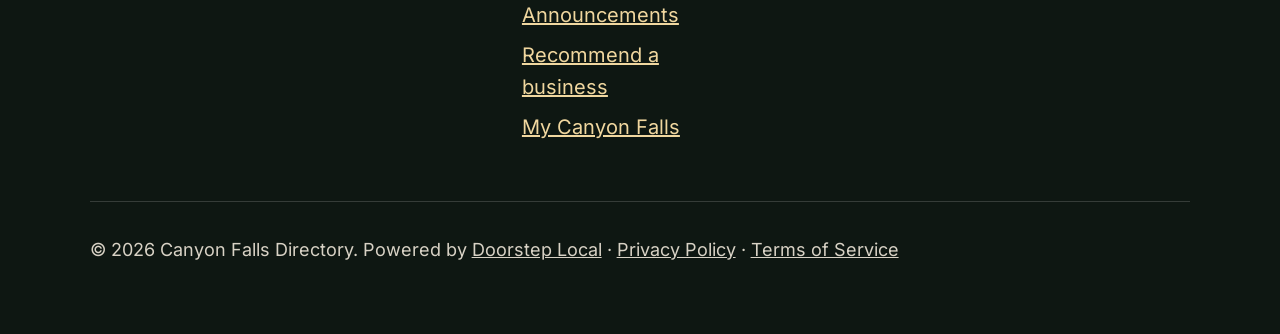
==== commit 931ef8c6: "[pub-canyon-falls] Preview of prototype 38419f8" ====
--- a/index.html
+++ b/index.html
@@ -12,7 +12,7 @@
 <form class="search" id="sform" role="search"><label for="q" class="skip" style="position:absolute;left:-9999px">What are you looking for in Canyon Falls?</label>
 <input id="q" type="search" enterkeyhint="search" placeholder="plumber, trash pickup, pizza, soccer, HOA..." autocomplete="off" aria-label="What are you looking for in Canyon Falls?"><button class="btn btn-gold" type="submit">Search</button></form>
 <div class="chips" aria-label="Quick searches" id="chips"></div>
-<div class="results" id="results" hidden aria-live="polite"></div><p class="small">Built for Canyon Falls: three towns, one neighborhood.</p></div><div class="mark" aria-hidden="true"><span>Canyon Falls</span></div><p class="plate">33.0732° N, 97.2276° W · Northlake, TX</p><a class="scrollcue" href="#intent-h" aria-label="Scroll down"><svg viewBox="0 0 24 24" width="32" height="32" aria-hidden="true"><path d="M5 9l7 7 7-7" fill="none" stroke="currentColor" stroke-width="2.5" stroke-linecap="round" stroke-linejoin="round"/></svg></a></section>
+<div class="results" id="results" hidden aria-live="polite"></div><p class="small">Built for Canyon Falls: three towns, one neighborhood.</p></div><div class="mark" aria-hidden="true"><span>Canyon<br>Falls</span></div><p class="plate">33.0732° N, 97.2276° W · Northlake, TX</p><a class="scrollcue" href="#intent-h" aria-label="Scroll down"><svg viewBox="0 0 24 24" width="32" height="32" aria-hidden="true"><path d="M5 9l7 7 7-7" fill="none" stroke="currentColor" stroke-width="2.5" stroke-linecap="round" stroke-linejoin="round"/></svg></a></section>
 
 <section data-band="intents" class="band" aria-labelledby="intent-h"><div class="wrap"><div class="head"><div><p class="kicker">Start with what you need</p><h2 id="intent-h">What do you need right now?</h2></div></div>
 <div class="intents">
--- a/css/site.css
+++ b/css/site.css
@@ -295,7 +295,7 @@
 .seg label:has(:checked):before{background:var(--gold);box-shadow:inset 0 0 0 3px var(--paper)}
 /* no-photo directories: paper hero, ink type, accent hairline, name-mark or map plate */
 .nophoto .hdr{position:sticky;top:0;color:var(--ink);background:var(--paper);border-bottom:var(--rule) solid var(--line)}
-.nophoto .brand,.nophoto .nav a{color:var(--ink)}
+.nophoto .hdr .brand,.nophoto .hdr .nav a{color:var(--ink)}
 .nophoto .nav a:hover,.nophoto .nav a[aria-current]{background:rgba(0,0,0,.06)}
 .nophoto .menu-btn{color:var(--ink);border-color:var(--ink)}
 @media (max-width:1023px){.nophoto .nav{background:var(--paper)}.nophoto .nav a{border-bottom-color:var(--line)}}
@@ -315,7 +315,7 @@
 .mark.map img{width:100%;height:auto}
 .hero .wrap{z-index:1}
 .plate{position:absolute;right:max(4vw,24px);bottom:28px;z-index:1;margin:0;font:600 .875rem/1.4 var(--f-text);letter-spacing:.14em;text-transform:uppercase;color:var(--muted);text-align:right}
-.plate small{display:block;font-size:.8125rem;letter-spacing:.04em;text-transform:none;font-weight:400}
+.plate small{display:block;font-size:.875rem;letter-spacing:.04em;text-transform:none;font-weight:400}
 @media (max-width:600px){.mark span{font-size:6.5rem}.mark{top:auto;bottom:56px;transform:translateX(22%)}.mark.map{width:120vw;bottom:40px}.plate{position:static;text-align:left;margin:24px 4vw 0;padding-bottom:24px}}
 /* accent roles */
 .acc-rule .band .kicker:before{content:"";display:inline-block;width:28px;height:var(--rule);background:currentColor;vertical-align:middle;margin:0 12px 3px 0}
@@ -333,3 +333,11 @@
 #evsort{border-color:#857c6c!important}
 .guide p a{display:inline-block;padding:12px 0}
 .chip{min-width:48px}.guide p a{min-width:48px}
+
+/* Marco R2 */
+@media (max-width:600px){.nophoto .hero{flex-direction:column;align-items:stretch}.nophoto .hero .wrap{width:var(--wrap);padding-top:40px}.plate{margin:0 auto;width:var(--wrap);padding-bottom:32px}}
+.seg label{min-height:48px}
+/* R3: name-mark breaks on words (no stray partial letter), small bleed only */
+.mark{text-align:right;transform:translate(5%,-50%)}
+@media (max-width:600px){.nophoto .scrollcue{display:none}.nophoto .hero .mark{position:relative;top:auto;bottom:auto;transform:translateX(6%);margin:8px 0 0;align-self:flex-end}.nophoto .hero .mark.map{transform:none;width:130%;align-self:center;margin-top:-8px}.mark span{font-size:5.5rem}}
+.mark{transform:translate(1%,-50%)}@media (max-width:600px){.nophoto .hero .mark{transform:none}}.mark span{width:max-content;margin-left:auto}
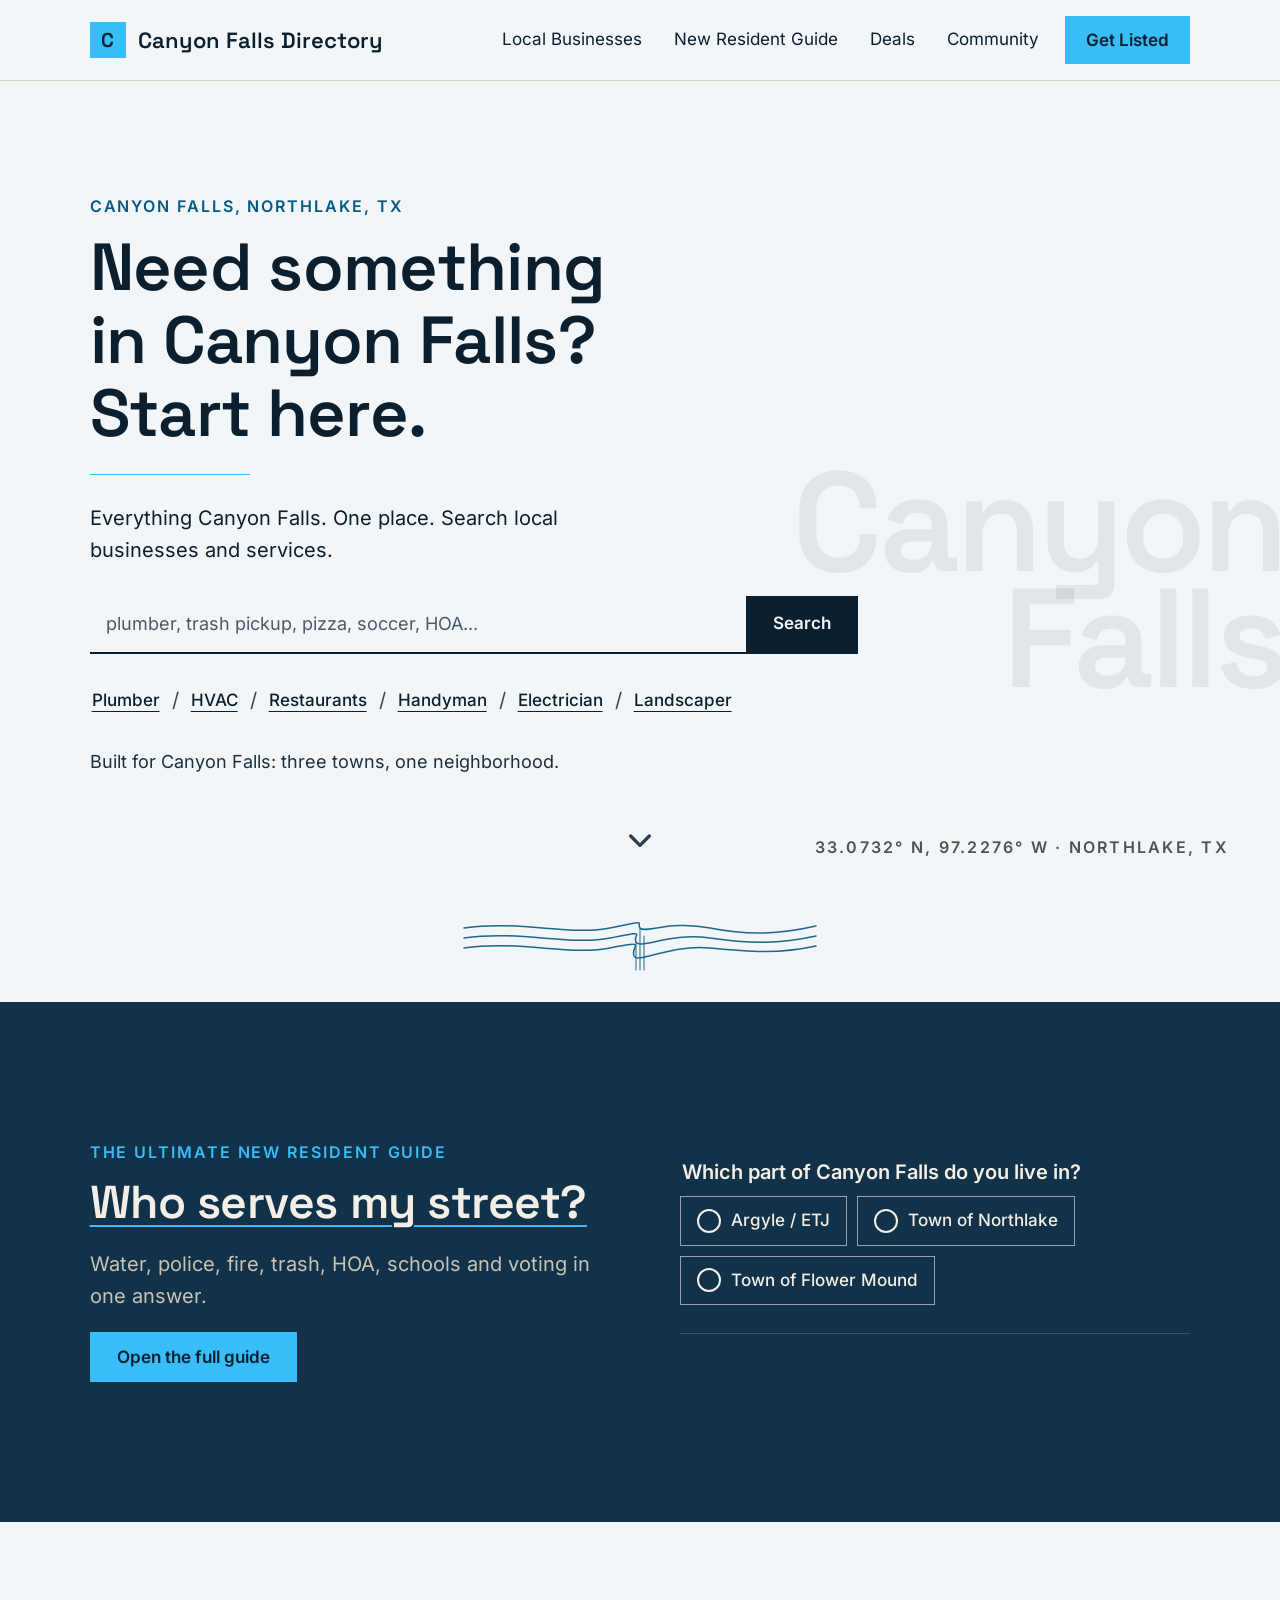
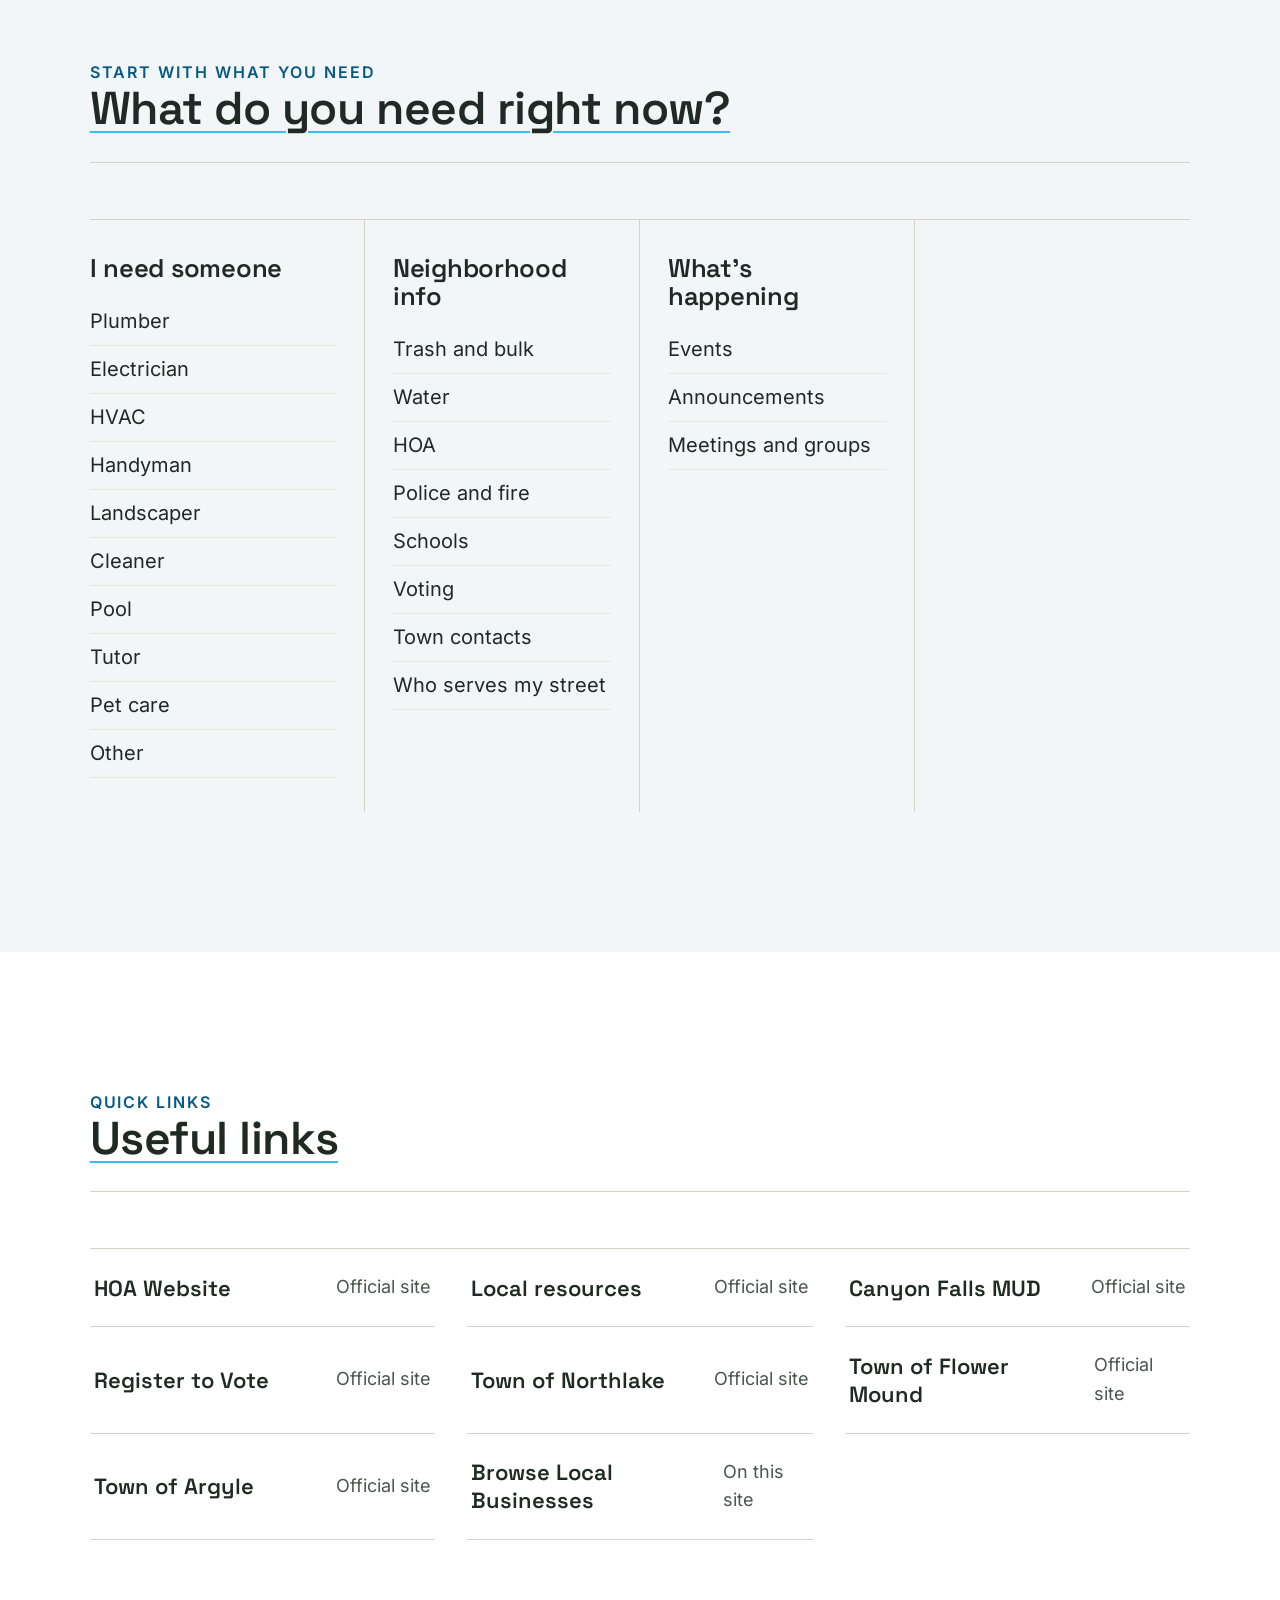
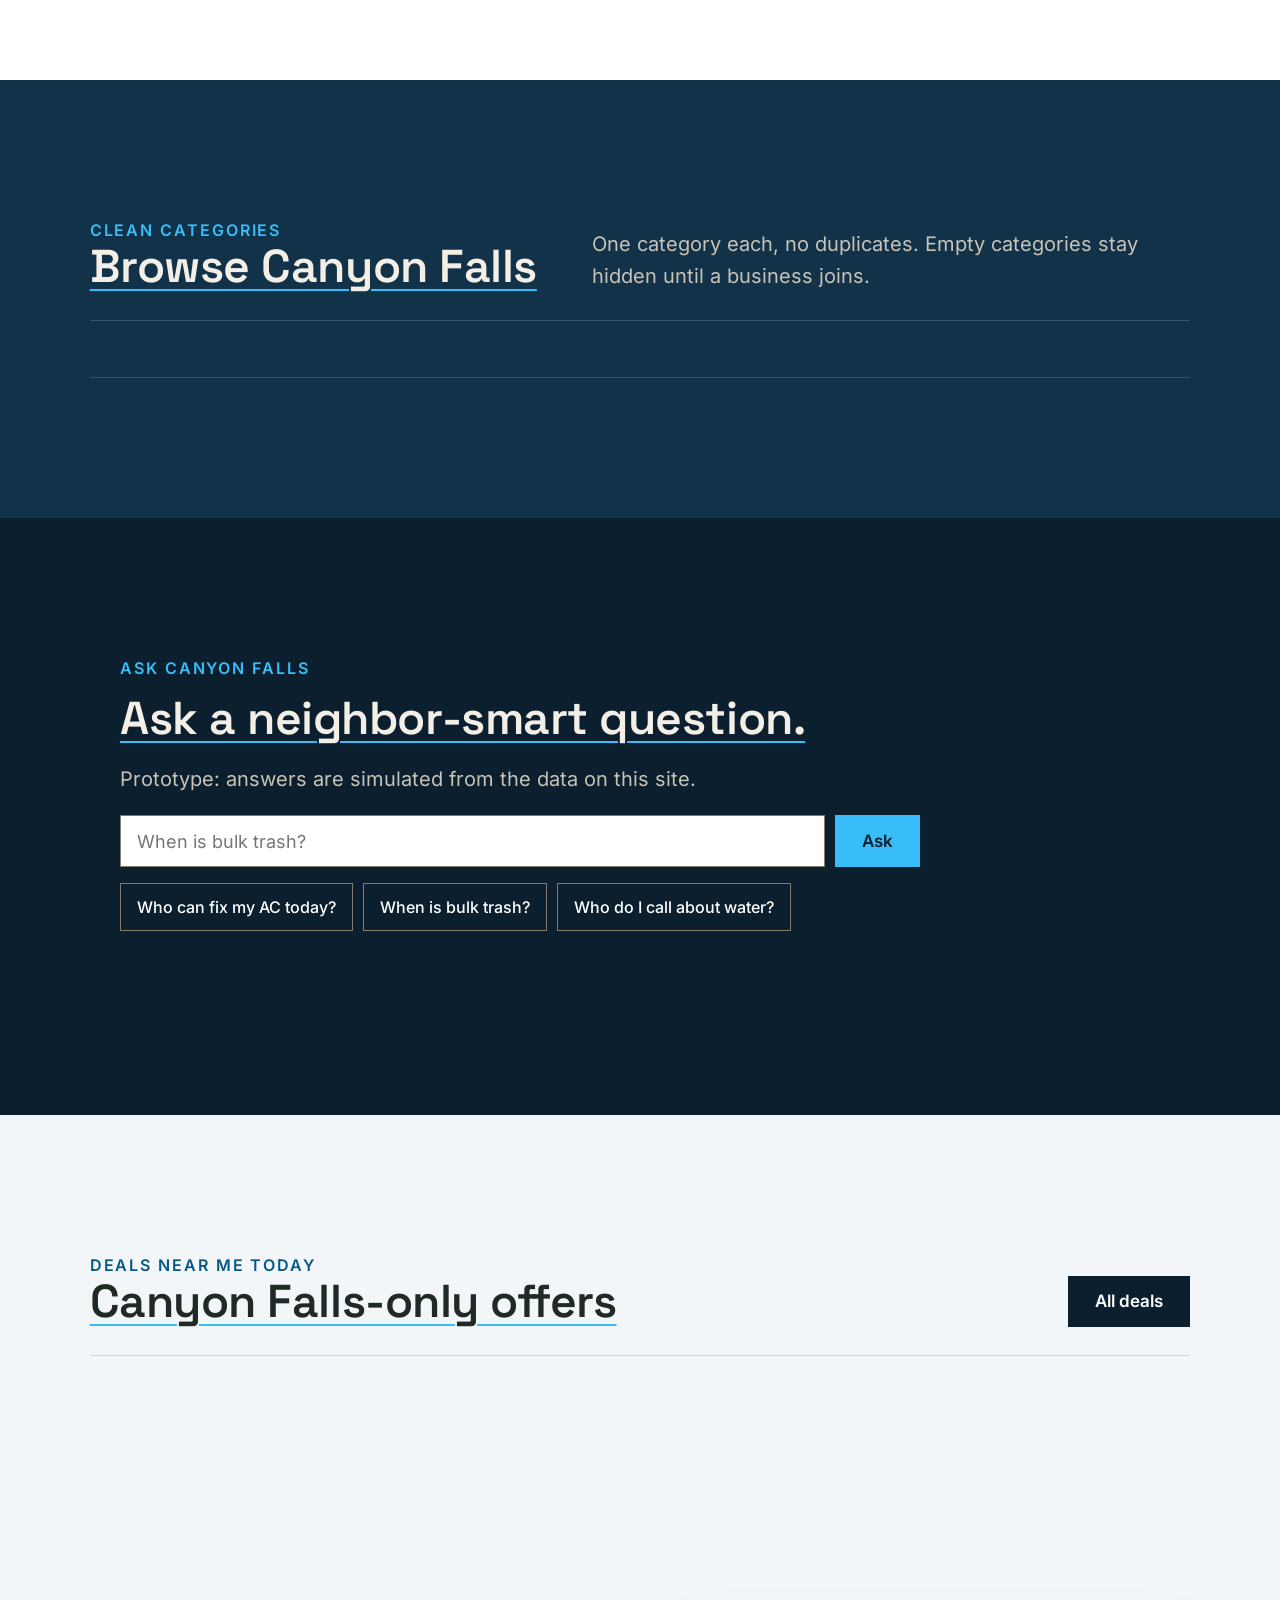
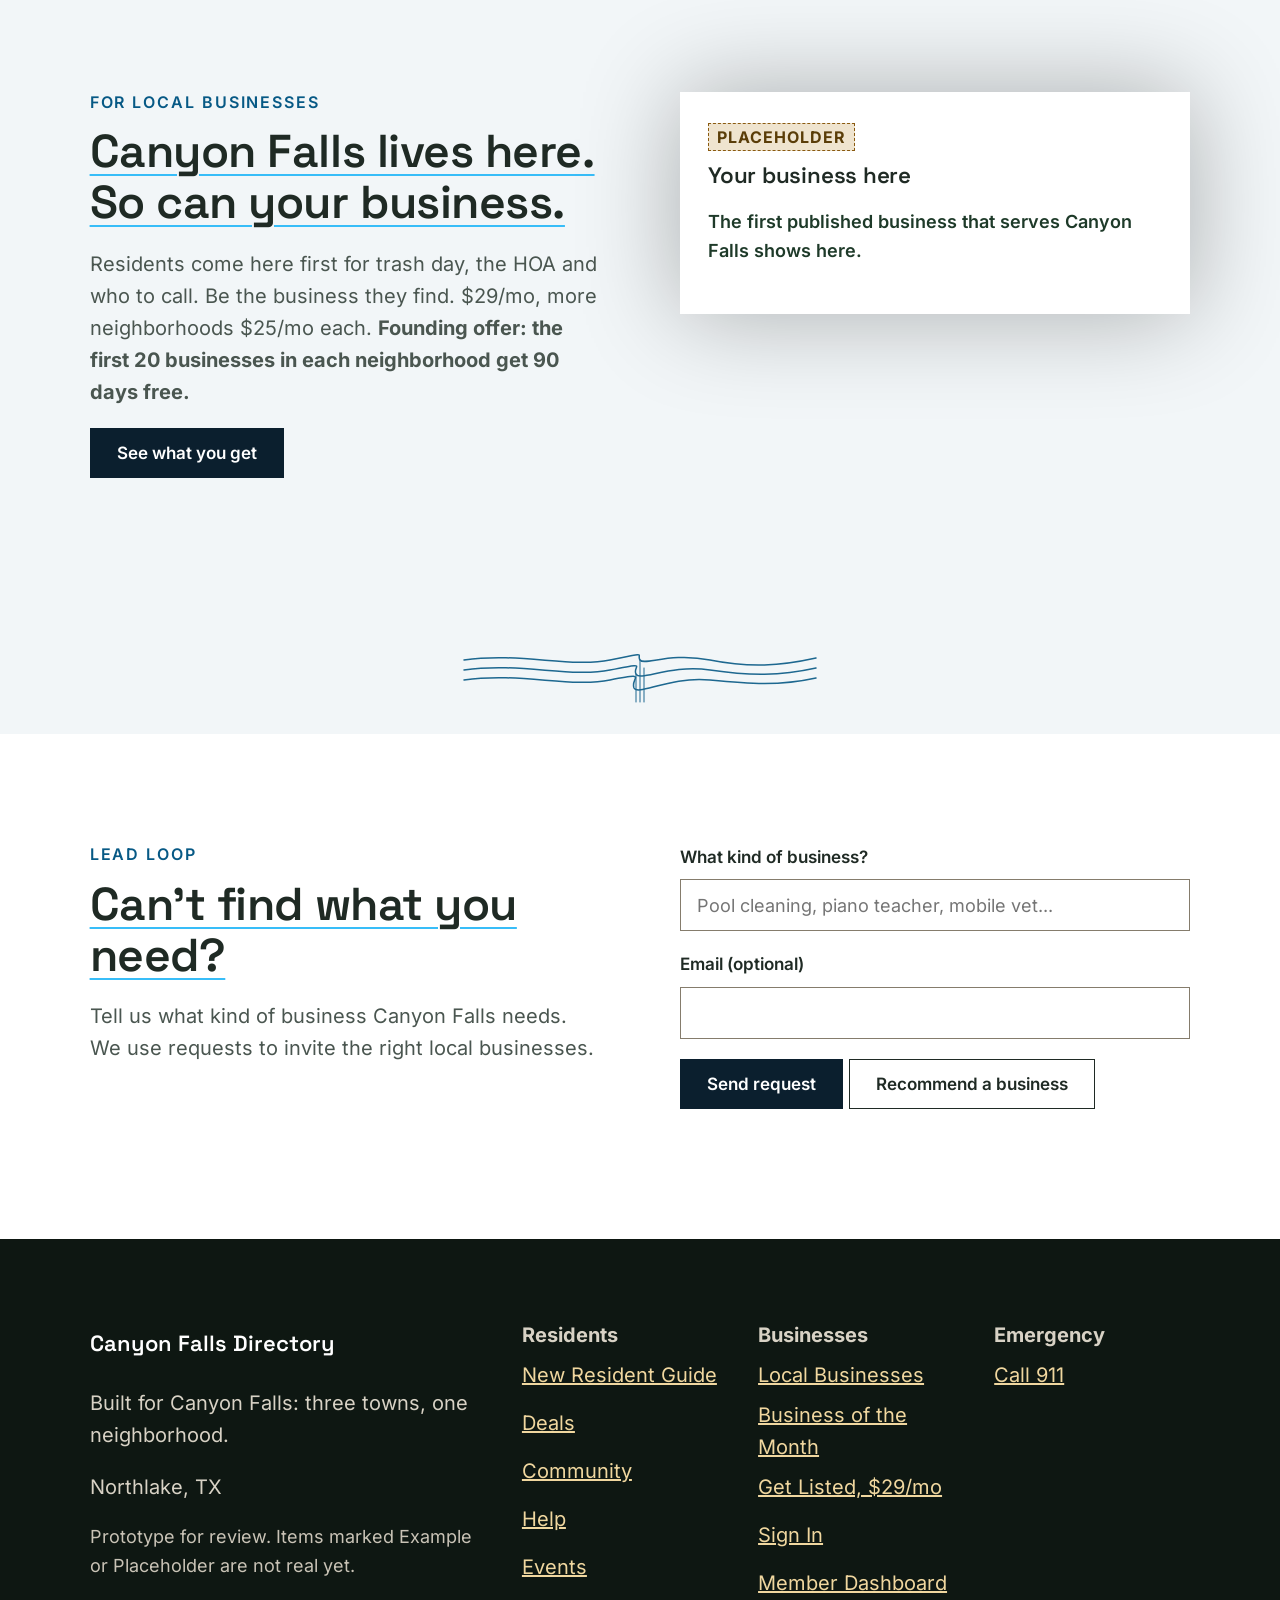
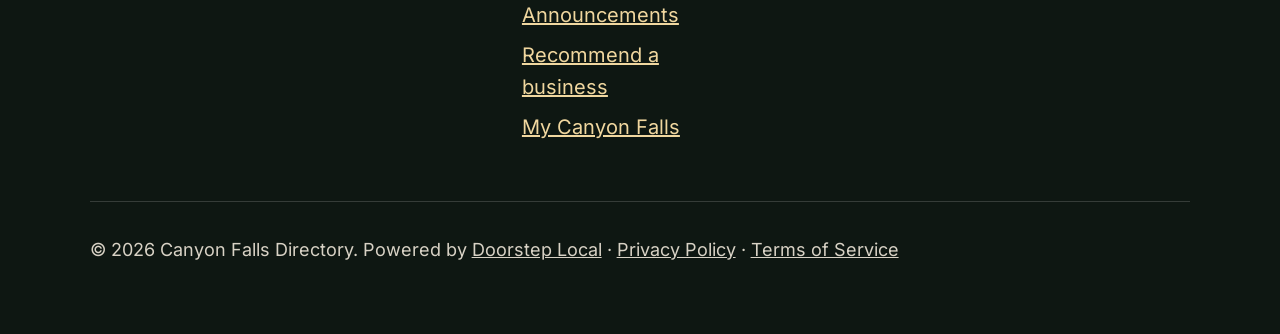
==== commit dc9d63e9: "[pub-canyon-falls] Preview of prototype 8e878c6" ====
--- a/index.html
+++ b/index.html
@@ -12,7 +12,7 @@
 <form class="search" id="sform" role="search"><label for="q" class="skip" style="position:absolute;left:-9999px">What are you looking for in Canyon Falls?</label>
 <input id="q" type="search" enterkeyhint="search" placeholder="plumber, trash pickup, pizza, soccer, HOA..." autocomplete="off" aria-label="What are you looking for in Canyon Falls?"><button class="btn btn-gold" type="submit">Search</button></form>
 <div class="chips" aria-label="Quick searches" id="chips"></div>
-<div class="results" id="results" hidden aria-live="polite"></div><p class="small">Built for Canyon Falls: three towns, one neighborhood.</p></div><div class="mark" aria-hidden="true"><span>Canyon<br>Falls</span></div><p class="plate">33.0732° N, 97.2276° W · Northlake, TX</p><a class="scrollcue" href="#intent-h" aria-label="Scroll down"><svg viewBox="0 0 24 24" width="32" height="32" aria-hidden="true"><path d="M5 9l7 7 7-7" fill="none" stroke="currentColor" stroke-width="2.5" stroke-linecap="round" stroke-linejoin="round"/></svg></a></section>
+<div class="results" id="results" hidden aria-live="polite"></div><p class="small">Built for Canyon Falls: three towns, one neighborhood.</p></div><div class="mark" aria-hidden="true"><span data-w="Canyon"></span><span data-w="Falls"></span></div><p class="plate">33.0732° N, 97.2276° W · Northlake, TX</p><a class="scrollcue" href="#intent-h" aria-label="Scroll down"><svg viewBox="0 0 24 24" width="32" height="32" aria-hidden="true"><path d="M5 9l7 7 7-7" fill="none" stroke="currentColor" stroke-width="2.5" stroke-linecap="round" stroke-linejoin="round"/></svg></a></section>
 
 <section data-band="intents" class="band" aria-labelledby="intent-h"><div class="wrap"><div class="head"><div><p class="kicker">Start with what you need</p><h2 id="intent-h">What do you need right now?</h2></div></div>
 <div class="intents">
--- a/css/site.css
+++ b/css/site.css
@@ -341,3 +341,11 @@
 .mark{text-align:right;transform:translate(5%,-50%)}
 @media (max-width:600px){.nophoto .scrollcue{display:none}.nophoto .hero .mark{position:relative;top:auto;bottom:auto;transform:translateX(6%);margin:8px 0 0;align-self:flex-end}.nophoto .hero .mark.map{transform:none;width:130%;align-self:center;margin-top:-8px}.mark span{font-size:5.5rem}}
 .mark{transform:translate(1%,-50%)}@media (max-width:600px){.nophoto .hero .mark{transform:none}}.mark span{width:max-content;margin-left:auto}
+@media (max-width:1023px){.nophoto .hero{flex-direction:column;align-items:stretch}.nophoto .hero .wrap{width:var(--wrap);padding-top:40px}.nophoto .scrollcue{display:none}.nophoto .hero .mark{position:relative;top:auto;bottom:auto;transform:none;margin:8px 0 0;align-self:flex-end}.nophoto .hero .mark.map{width:100%;align-self:center;margin-top:-8px}.plate{position:static;text-align:left;margin:0 auto;width:var(--wrap);padding-bottom:32px}}
+.plate,.plate small{font-size:1rem}
+/* r3 N4-N6 + Marco SOFT */
+.band p a[href="#need"]{display:inline-block;padding:12px 0}
+.chips .sep{opacity:.8}
+.mark span::before{content:attr(data-w)}
+@media (min-width:1024px){.mark{top:62%}}
+@media (min-width:1024px) and (max-width:1799px){.mark span{font-size:11vw}}
